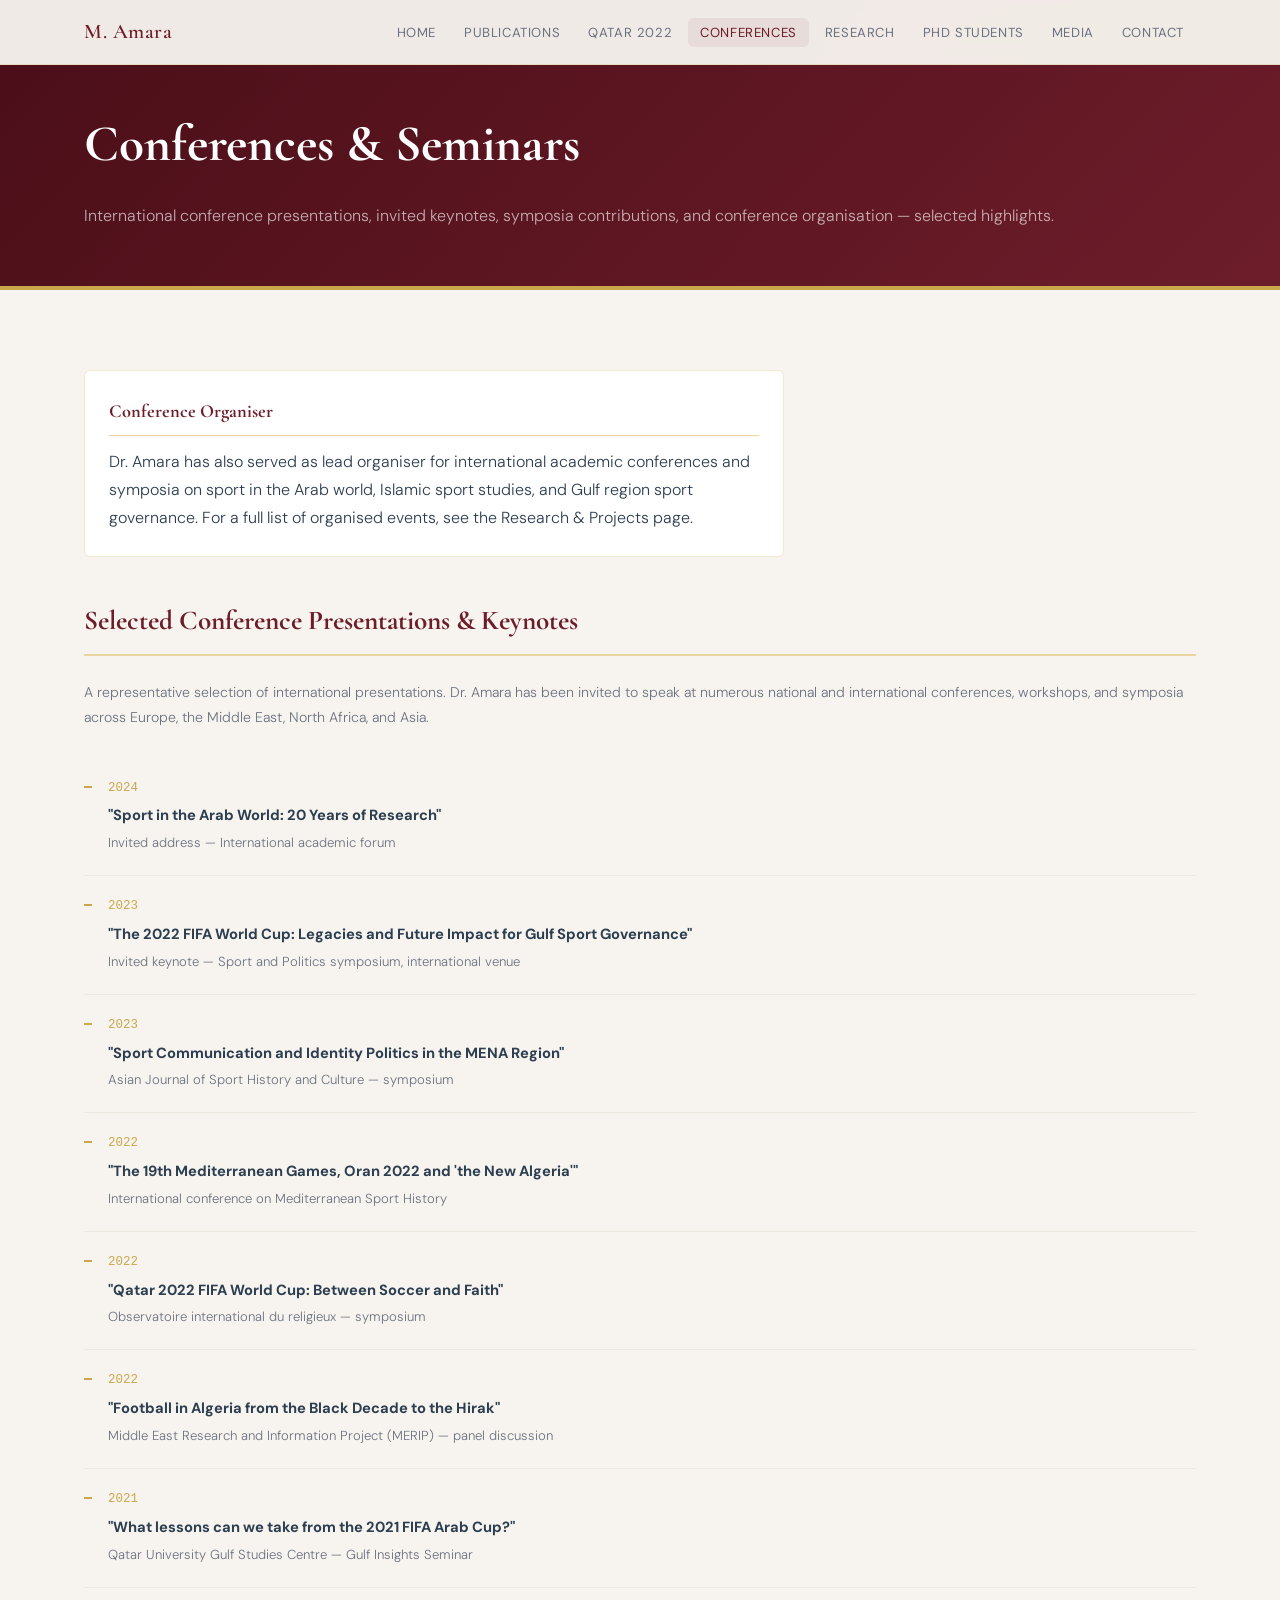
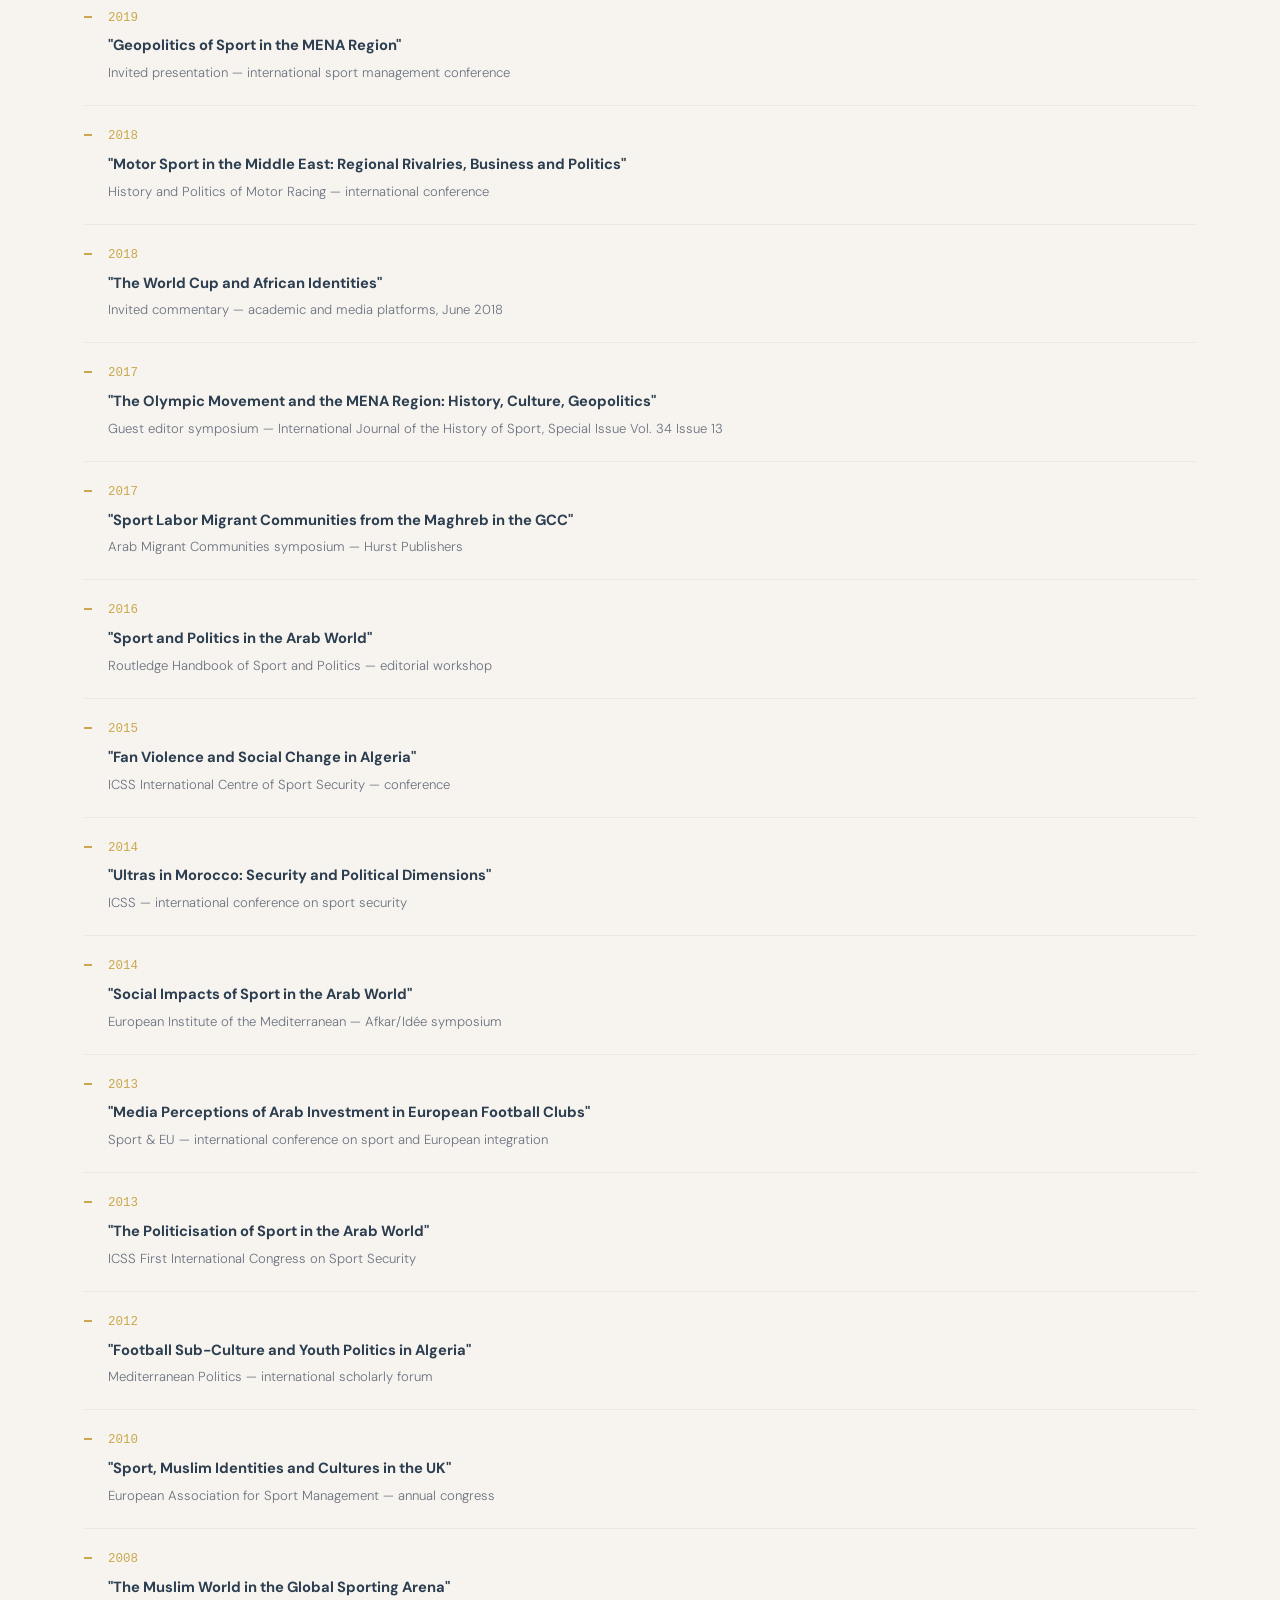
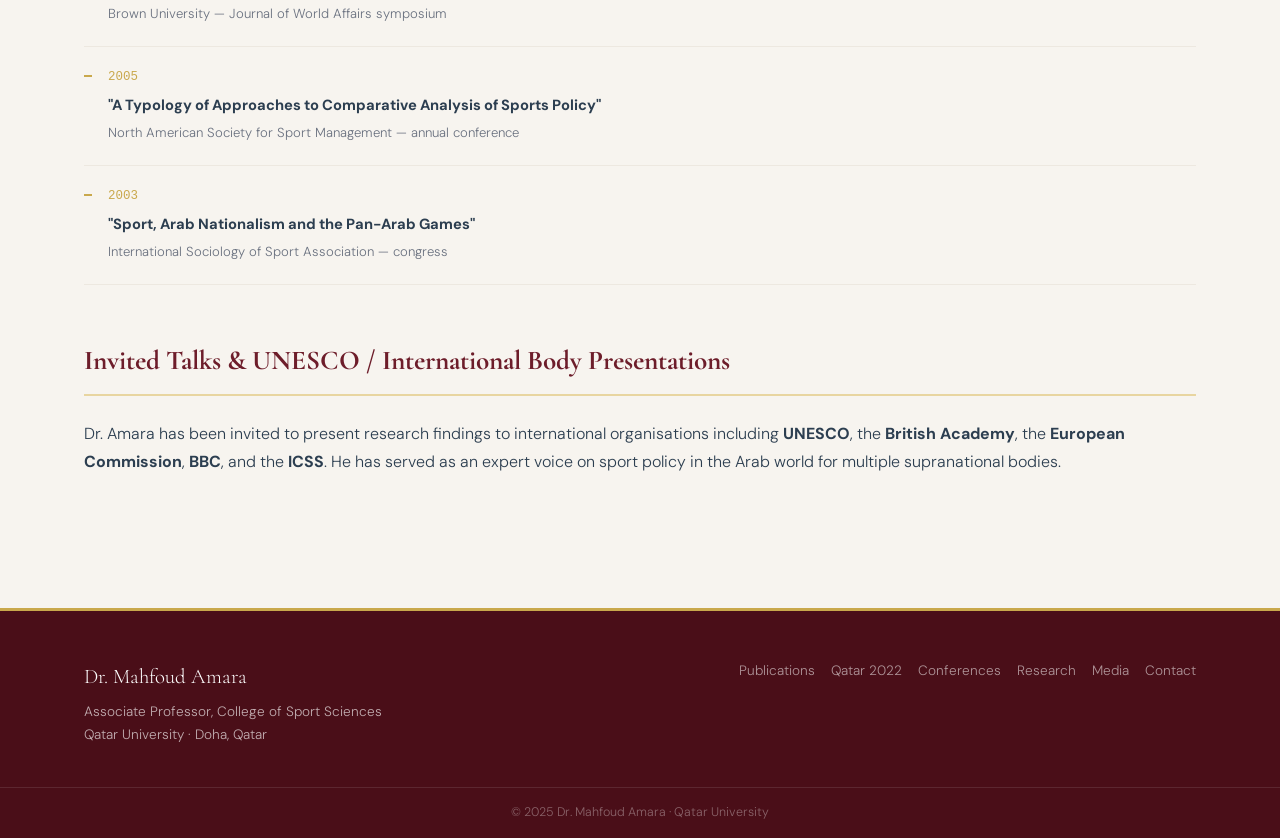
==== conferences.html @ 751a7614 "Add files via upload" ====
<!DOCTYPE html>
<html lang="en">
<head>
  <meta charset="UTF-8">
  <meta name="viewport" content="width=device-width, initial-scale=1.0">
  <title>Conferences & Seminars | Dr. Mahfoud Amara</title>
  <link rel="preconnect" href="https://fonts.googleapis.com">
  <link href="https://fonts.googleapis.com/css2?family=Cormorant+Garamond:ital,wght@0,400;0,500;0,600;0,700;1,400;1,600&family=DM+Sans:ital,opsz,wght@0,9..40,300;0,9..40,400;0,9..40,500;1,9..40,300&display=swap" rel="stylesheet">
  <link rel="stylesheet" href="assets/css/style.css">
</head>
<body>

  <nav class="nav" id="nav">
    <div class="nav-inner">
      <a href="index.html" class="nav-logo">M. Amara</a>
      <button class="nav-toggle" id="navToggle" aria-label="Menu"><span></span><span></span><span></span></button>
      <ul class="nav-links" id="navLinks">
        <li><a href="index.html">Home</a></li>
        <li><a href="publications.html">Publications</a></li>
        <li><a href="world-cup-2022.html">Qatar 2022</a></li>
        <li><a href="conferences.html" class="active">Conferences</a></li>
        <li><a href="research.html">Research</a></li>
        <li><a href="phd-supervision.html">PhD Students</a></li>
        <li><a href="media.html">Media</a></li>
        <li><a href="contact.html">Contact</a></li>
      </ul>
    </div>
  </nav>

  <div class="page-hero">
    <div class="container">
      <h1>Conferences &amp; Seminars</h1>
      <p>International conference presentations, invited keynotes, symposia contributions, and conference organisation — selected highlights.</p>
    </div>
  </div>

  <main class="section">
    <div class="container">

      <!-- Conference Organiser note -->
      <div class="sidebar-card fade-in" style="max-width:700px;margin-bottom:40px;">
        <h3>Conference Organiser</h3>
        <p>Dr. Amara has also served as lead organiser for international academic conferences and symposia on sport in the Arab world, Islamic sport studies, and Gulf region sport governance. For a full list of organised events, see the <a href="research.html">Research &amp; Projects</a> page.</p>
      </div>

      <!-- Recent years -->
      <div class="pub-section fade-in">
        <h2>Selected Conference Presentations &amp; Keynotes</h2>
        <p style="margin-bottom:28px;font-size:0.88em;color:var(--text-muted);">A representative selection of international presentations. Dr. Amara has been invited to speak at numerous national and international conferences, workshops, and symposia across Europe, the Middle East, North Africa, and Asia.</p>

        <div class="conf-item">
          <div class="conf-year">2024</div>
          <div class="conf-title"><strong>"Sport in the Arab World: 20 Years of Research"</strong></div>
          <div class="conf-venue">Invited address — International academic forum</div>
        </div>
        <div class="conf-item">
          <div class="conf-year">2023</div>
          <div class="conf-title"><strong>"The 2022 FIFA World Cup: Legacies and Future Impact for Gulf Sport Governance"</strong></div>
          <div class="conf-venue">Invited keynote — Sport and Politics symposium, international venue</div>
        </div>
        <div class="conf-item">
          <div class="conf-year">2023</div>
          <div class="conf-title"><strong>"Sport Communication and Identity Politics in the MENA Region"</strong></div>
          <div class="conf-venue">Asian Journal of Sport History and Culture — symposium</div>
        </div>
        <div class="conf-item">
          <div class="conf-year">2022</div>
          <div class="conf-title"><strong>"The 19th Mediterranean Games, Oran 2022 and 'the New Algeria'"</strong></div>
          <div class="conf-venue">International conference on Mediterranean Sport History</div>
        </div>
        <div class="conf-item">
          <div class="conf-year">2022</div>
          <div class="conf-title"><strong>"Qatar 2022 FIFA World Cup: Between Soccer and Faith"</strong></div>
          <div class="conf-venue">Observatoire international du religieux — symposium</div>
        </div>
        <div class="conf-item">
          <div class="conf-year">2022</div>
          <div class="conf-title"><strong>"Football in Algeria from the Black Decade to the Hirak"</strong></div>
          <div class="conf-venue">Middle East Research and Information Project (MERIP) — panel discussion</div>
        </div>
        <div class="conf-item">
          <div class="conf-year">2021</div>
          <div class="conf-title"><strong>"What lessons can we take from the 2021 FIFA Arab Cup?"</strong></div>
          <div class="conf-venue">Qatar University Gulf Studies Centre — Gulf Insights Seminar</div>
        </div>
        <div class="conf-item">
          <div class="conf-year">2019</div>
          <div class="conf-title"><strong>"Geopolitics of Sport in the MENA Region"</strong></div>
          <div class="conf-venue">Invited presentation — international sport management conference</div>
        </div>
        <div class="conf-item">
          <div class="conf-year">2018</div>
          <div class="conf-title"><strong>"Motor Sport in the Middle East: Regional Rivalries, Business and Politics"</strong></div>
          <div class="conf-venue">History and Politics of Motor Racing — international conference</div>
        </div>
        <div class="conf-item">
          <div class="conf-year">2018</div>
          <div class="conf-title"><strong>"The World Cup and African Identities"</strong></div>
          <div class="conf-venue">Invited commentary — academic and media platforms, June 2018</div>
        </div>
        <div class="conf-item">
          <div class="conf-year">2017</div>
          <div class="conf-title"><strong>"The Olympic Movement and the MENA Region: History, Culture, Geopolitics"</strong></div>
          <div class="conf-venue">Guest editor symposium — International Journal of the History of Sport, Special Issue Vol. 34 Issue 13</div>
        </div>
        <div class="conf-item">
          <div class="conf-year">2017</div>
          <div class="conf-title"><strong>"Sport Labor Migrant Communities from the Maghreb in the GCC"</strong></div>
          <div class="conf-venue">Arab Migrant Communities symposium — Hurst Publishers</div>
        </div>
        <div class="conf-item">
          <div class="conf-year">2016</div>
          <div class="conf-title"><strong>"Sport and Politics in the Arab World"</strong></div>
          <div class="conf-venue">Routledge Handbook of Sport and Politics — editorial workshop</div>
        </div>
        <div class="conf-item">
          <div class="conf-year">2015</div>
          <div class="conf-title"><strong>"Fan Violence and Social Change in Algeria"</strong></div>
          <div class="conf-venue">ICSS International Centre of Sport Security — conference</div>
        </div>
        <div class="conf-item">
          <div class="conf-year">2014</div>
          <div class="conf-title"><strong>"Ultras in Morocco: Security and Political Dimensions"</strong></div>
          <div class="conf-venue">ICSS — international conference on sport security</div>
        </div>
        <div class="conf-item">
          <div class="conf-year">2014</div>
          <div class="conf-title"><strong>"Social Impacts of Sport in the Arab World"</strong></div>
          <div class="conf-venue">European Institute of the Mediterranean — Afkar/Idée symposium</div>
        </div>
        <div class="conf-item">
          <div class="conf-year">2013</div>
          <div class="conf-title"><strong>"Media Perceptions of Arab Investment in European Football Clubs"</strong></div>
          <div class="conf-venue">Sport &amp; EU — international conference on sport and European integration</div>
        </div>
        <div class="conf-item">
          <div class="conf-year">2013</div>
          <div class="conf-title"><strong>"The Politicisation of Sport in the Arab World"</strong></div>
          <div class="conf-venue">ICSS First International Congress on Sport Security</div>
        </div>
        <div class="conf-item">
          <div class="conf-year">2012</div>
          <div class="conf-title"><strong>"Football Sub-Culture and Youth Politics in Algeria"</strong></div>
          <div class="conf-venue">Mediterranean Politics — international scholarly forum</div>
        </div>
        <div class="conf-item">
          <div class="conf-year">2010</div>
          <div class="conf-title"><strong>"Sport, Muslim Identities and Cultures in the UK"</strong></div>
          <div class="conf-venue">European Association for Sport Management — annual congress</div>
        </div>
        <div class="conf-item">
          <div class="conf-year">2008</div>
          <div class="conf-title"><strong>"The Muslim World in the Global Sporting Arena"</strong></div>
          <div class="conf-venue">Brown University — Journal of World Affairs symposium</div>
        </div>
        <div class="conf-item">
          <div class="conf-year">2005</div>
          <div class="conf-title"><strong>"A Typology of Approaches to Comparative Analysis of Sports Policy"</strong></div>
          <div class="conf-venue">North American Society for Sport Management — annual conference</div>
        </div>
        <div class="conf-item">
          <div class="conf-year">2003</div>
          <div class="conf-title"><strong>"Sport, Arab Nationalism and the Pan-Arab Games"</strong></div>
          <div class="conf-venue">International Sociology of Sport Association — congress</div>
        </div>
      </div>

      <div class="pub-section fade-in">
        <h2>Invited Talks &amp; UNESCO / International Body Presentations</h2>
        <p>Dr. Amara has been invited to present research findings to international organisations including <strong>UNESCO</strong>, the <strong>British Academy</strong>, the <strong>European Commission</strong>, <strong>BBC</strong>, and the <strong>ICSS</strong>. He has served as an expert voice on sport policy in the Arab world for multiple supranational bodies.</p>
      </div>

    </div>
  </main>

  <footer class="site-footer">
    <div class="container footer-inner">
      <div class="footer-brand">
        <p class="footer-name">Dr. Mahfoud Amara</p>
        <p class="footer-role">Associate Professor, College of Sport Sciences</p>
        <p class="footer-inst">Qatar University · Doha, Qatar</p>
      </div>
      <nav class="footer-nav">
        <a href="publications.html">Publications</a>
        <a href="world-cup-2022.html">Qatar 2022</a>
        <a href="conferences.html">Conferences</a>
        <a href="research.html">Research</a>
        <a href="media.html">Media</a>
        <a href="contact.html">Contact</a>
      </nav>
    </div>
    <div class="footer-bottom"><p>© 2025 Dr. Mahfoud Amara · Qatar University</p></div>
  </footer>
  <button class="back-to-top" id="backToTop" aria-label="Back to top">↑</button>
  <script src="assets/js/main.js"></script>
</body>
</html>
---- assets/css/style.css ----
/* ===================================
   DR. MAHFOUD AMARA — ACADEMIC SITE
   Qatar University Color Palette:
   Deep Maroon: #6D1D2A / #4A0E18
   Gold:        #C9A84C / #E8D5A0
   Warm Ivory:  #F7F4EF
   Slate Text:  #2C3E50
   =================================== */

*, *::before, *::after { box-sizing: border-box; margin: 0; padding: 0; }

:root {
  --maroon:      #6D1D2A;
  --maroon-dark: #4A0E18;
  --maroon-mid:  #8B2535;
  --gold:        #C9A84C;
  --gold-light:  #E8D5A0;
  --ivory:       #F7F4EF;
  --ivory-dark:  #EDE8E0;
  --text:        #2C3E50;
  --text-muted:  #6B7280;
  --white:       #FFFFFF;
  --border:      rgba(201,168,76,0.25);
  --shadow:      rgba(74,14,24,0.12);

  --ff-display: 'Cormorant Garamond', Georgia, serif;
  --ff-body:    'DM Sans', system-ui, sans-serif;

  --max-w: 1160px;
  --radius: 6px;
}

html { scroll-behavior: smooth; font-size: 16px; }

body {
  font-family: var(--ff-body);
  color: var(--text);
  background: var(--ivory);
  line-height: 1.75;
  font-weight: 300;
}

a { color: inherit; text-decoration: none; }

img { max-width: 100%; display: block; }

/* ---- Utility ---- */
.container { max-width: var(--max-w); margin: 0 auto; padding: 0 24px; }
.center-link { text-align: center; margin-top: 40px; }

/* ---- Navigation ---- */
.nav {
  position: fixed; top: 0; left: 0; right: 0; z-index: 100;
  background: rgba(247,244,239,0.96);
  backdrop-filter: blur(10px);
  border-bottom: 1px solid var(--border);
  transition: box-shadow 0.3s;
}
.nav.scrolled { box-shadow: 0 2px 20px var(--shadow); }

.nav-inner {
  max-width: var(--max-w);
  margin: 0 auto;
  padding: 0 24px;
  display: flex;
  align-items: center;
  justify-content: space-between;
  height: 64px;
}

.nav-logo {
  font-family: var(--ff-display);
  font-weight: 600;
  font-size: 1.3em;
  color: var(--maroon);
  letter-spacing: 0.5px;
}

.nav-links {
  display: flex;
  list-style: none;
  gap: 4px;
}
.nav-links a {
  font-size: 0.82em;
  font-weight: 400;
  letter-spacing: 0.6px;
  text-transform: uppercase;
  color: var(--text-muted);
  padding: 6px 12px;
  border-radius: var(--radius);
  transition: color 0.2s, background 0.2s;
}
.nav-links a:hover,
.nav-links a.active { color: var(--maroon); background: rgba(109,29,42,0.07); }

.nav-toggle {
  display: none;
  flex-direction: column;
  gap: 5px;
  background: none;
  border: none;
  cursor: pointer;
  padding: 8px;
}
.nav-toggle span {
  width: 24px; height: 2px;
  background: var(--maroon);
  display: block;
  transition: transform 0.3s;
}

/* ---- Hero ---- */
.hero {
  position: relative;
  min-height: 100vh;
  display: flex;
  align-items: center;
  padding-top: 64px;
  overflow: hidden;
}

.hero-bg {
  position: absolute; inset: 0;
  background: linear-gradient(135deg, var(--maroon-dark) 0%, var(--maroon) 40%, #9B2D3E 100%);
}
.hero-bg::before {
  content: '';
  position: absolute; inset: 0;
  background: url("data:image/svg+xml,%3Csvg width='60' height='60' viewBox='0 0 60 60' xmlns='http://www.w3.org/2000/svg'%3E%3Cg fill='none' fill-rule='evenodd'%3E%3Cg fill='%23ffffff' fill-opacity='0.03'%3E%3Cpath d='M36 34v-4h-2v4h-4v2h4v4h2v-4h4v-2h-4zm0-30V0h-2v4h-4v2h4v4h2V6h4V4h-4zM6 34v-4H4v4H0v2h4v4h2v-4h4v-2H6zM6 4V0H4v4H0v2h4v4h2V6h4V4H6z'/%3E%3C/g%3E%3C/g%3E%3C/svg%3E");
}

.hero-stripe {
  position: absolute; bottom: 0; left: 0; right: 0;
  height: 6px;
  background: linear-gradient(90deg, var(--gold), var(--gold-light), var(--gold));
}

.hero-content {
  position: relative; z-index: 1;
  max-width: var(--max-w);
  margin: 0 auto;
  padding: 80px 24px;
  display: flex;
  align-items: center;
  gap: 60px;
}

.hero-photo-wrap {
  flex-shrink: 0;
  width: 200px; height: 200px;
  border-radius: 50%;
  overflow: hidden;
  border: 4px solid var(--gold);
  box-shadow: 0 0 0 8px rgba(201,168,76,0.2);
}
.hero-photo { width: 100%; height: 100%; object-fit: cover; }
.hero-photo-fallback {
  width: 100%; height: 100%;
  background: var(--maroon-mid);
  display: none;
  align-items: center;
  justify-content: center;
  font-family: var(--ff-display);
  font-size: 3em;
  color: var(--gold-light);
  font-weight: 600;
}

.hero-label {
  font-size: 0.8em;
  letter-spacing: 2px;
  text-transform: uppercase;
  color: var(--gold-light);
  margin-bottom: 12px;
  opacity: 0.85;
}
.hero-name {
  font-family: var(--ff-display);
  font-size: clamp(2.4em, 5vw, 4em);
  font-weight: 700;
  color: var(--white);
  line-height: 1.1;
  margin-bottom: 8px;
}
.hero-title {
  font-family: var(--ff-display);
  font-size: 1.35em;
  font-weight: 400;
  font-style: italic;
  color: var(--gold-light);
  margin-bottom: 4px;
}
.hero-subtitle {
  font-size: 0.9em;
  color: rgba(255,255,255,0.6);
  margin-bottom: 20px;
}
.hero-ids {
  display: flex;
  gap: 16px;
  flex-wrap: wrap;
  margin-bottom: 28px;
}
.hero-ids span {
  font-size: 0.75em;
  color: rgba(255,255,255,0.5);
  letter-spacing: 0.5px;
  font-family: monospace;
}
.hero-links { display: flex; gap: 12px; flex-wrap: wrap; }

.hero-btn {
  display: inline-block;
  padding: 10px 24px;
  border-radius: 4px;
  font-size: 0.85em;
  font-weight: 500;
  letter-spacing: 0.5px;
  background: var(--gold);
  color: var(--maroon-dark);
  transition: background 0.2s, transform 0.2s;
}
.hero-btn:hover { background: var(--gold-light); transform: translateY(-1px); }
.hero-btn-outline {
  background: transparent;
  border: 1px solid rgba(201,168,76,0.5);
  color: var(--gold-light);
}
.hero-btn-outline:hover { background: rgba(201,168,76,0.15); }

/* ---- Sections ---- */
.section { padding: 80px 0; }
.section:nth-child(even) { background: var(--white); }

.section-title {
  font-family: var(--ff-display);
  font-size: clamp(1.8em, 3vw, 2.5em);
  color: var(--maroon);
  margin-bottom: 24px;
  padding-bottom: 12px;
  border-bottom: 2px solid var(--gold-light);
}
.section-intro {
  max-width: 700px;
  color: var(--text-muted);
  margin-bottom: 40px;
  font-size: 1.05em;
}

/* About two-col */
.two-col {
  display: grid;
  grid-template-columns: 1fr 360px;
  gap: 60px;
  align-items: start;
}

.about-text p { margin-bottom: 16px; max-width: 65ch; }

.sub-title {
  font-family: var(--ff-display);
  font-size: 1.3em;
  color: var(--maroon);
  margin: 32px 0 16px;
}

.tag-cloud { display: flex; flex-wrap: wrap; gap: 8px; }
.tag {
  background: rgba(109,29,42,0.07);
  color: var(--maroon);
  border: 1px solid rgba(109,29,42,0.15);
  padding: 5px 12px;
  border-radius: 20px;
  font-size: 0.82em;
  font-weight: 400;
  transition: background 0.2s;
}
.tag:hover { background: rgba(109,29,42,0.13); }

/* Sidebar cards */
.sidebar-card {
  background: var(--white);
  border: 1px solid var(--border);
  border-radius: var(--radius);
  padding: 24px;
  margin-bottom: 20px;
  transition: box-shadow 0.3s;
}
.sidebar-card:hover { box-shadow: 0 4px 20px var(--shadow); }
.sidebar-card h3 {
  font-family: var(--ff-display);
  color: var(--maroon);
  font-size: 1.15em;
  margin-bottom: 12px;
  padding-bottom: 8px;
  border-bottom: 1px solid var(--gold-light);
}

.book-list, .profile-links { list-style: none; }
.book-list li, .profile-links li { margin-bottom: 10px; font-size: 0.88em; }
.book-list a, .profile-links a {
  color: var(--maroon);
  border-bottom: 1px solid transparent;
  transition: border-color 0.2s;
}
.book-list a:hover, .profile-links a:hover { border-color: var(--gold); }

.arabic-text {
  font-size: 0.9em;
  line-height: 1.9;
  direction: rtl;
  text-align: right;
  color: var(--text-muted);
}

/* Featured cards */
.featured-grid {
  display: grid;
  grid-template-columns: repeat(3,1fr);
  gap: 24px;
}
.featured-card {
  display: block;
  border: 1px solid var(--border);
  border-radius: var(--radius);
  overflow: hidden;
  transition: transform 0.3s, box-shadow 0.3s;
}
.featured-card:hover { transform: translateY(-4px); box-shadow: 0 12px 40px var(--shadow); }
.featured-card-inner { padding: 28px; background: var(--white); height: 100%; display: flex; flex-direction: column; }
.featured-label {
  font-size: 0.72em;
  letter-spacing: 1.5px;
  text-transform: uppercase;
  color: var(--gold);
  margin-bottom: 10px;
  font-weight: 500;
}
.featured-card h3 {
  font-family: var(--ff-display);
  color: var(--maroon);
  font-size: 1.25em;
  margin-bottom: 12px;
  line-height: 1.3;
}
.featured-card p {
  color: var(--text-muted);
  font-size: 0.88em;
  flex: 1;
}
.card-link {
  display: inline-block;
  margin-top: 16px;
  font-size: 0.82em;
  font-weight: 500;
  color: var(--maroon);
  letter-spacing: 0.3px;
}

/* Stats strip */
.stats-strip {
  background: var(--maroon-dark);
  padding: 56px 0;
  border-top: 3px solid var(--gold);
  border-bottom: 3px solid var(--gold);
}
.stats-grid {
  display: grid;
  grid-template-columns: repeat(5, 1fr);
  gap: 24px;
  text-align: center;
}
.stat { display: flex; flex-direction: column; gap: 6px; }
.stat-num {
  font-family: var(--ff-display);
  font-size: 3em;
  font-weight: 700;
  color: var(--gold);
  line-height: 1;
}
.stat-label {
  font-size: 0.8em;
  color: rgba(255,255,255,0.6);
  text-transform: uppercase;
  letter-spacing: 0.8px;
}

/* Activity list */
.activity-list { display: flex; flex-direction: column; gap: 0; }
.activity-item {
  display: flex;
  gap: 24px;
  padding: 20px 0;
  border-bottom: 1px solid var(--ivory-dark);
}
.activity-year {
  flex-shrink: 0;
  width: 48px;
  font-family: var(--ff-display);
  font-size: 1em;
  font-weight: 600;
  color: var(--gold);
  padding-top: 2px;
}
.activity-body { font-size: 0.93em; }
.activity-body strong { color: var(--maroon); font-weight: 500; }
.activity-body em { color: var(--text-muted); }

/* ---- Buttons ---- */
.btn-primary {
  display: inline-block;
  padding: 12px 32px;
  background: var(--maroon);
  color: var(--white);
  border-radius: 4px;
  font-size: 0.88em;
  font-weight: 500;
  letter-spacing: 0.5px;
  transition: background 0.2s, transform 0.2s;
}
.btn-primary:hover { background: var(--maroon-dark); transform: translateY(-1px); }

.btn-outline {
  display: inline-block;
  padding: 10px 28px;
  border: 1.5px solid var(--maroon);
  color: var(--maroon);
  border-radius: 4px;
  font-size: 0.88em;
  font-weight: 500;
  transition: background 0.2s;
}
.btn-outline:hover { background: var(--maroon); color: var(--white); }

/* ---- Publications page ---- */
.pub-section { margin-bottom: 52px; }
.pub-section h2 {
  font-family: var(--ff-display);
  color: var(--maroon);
  font-size: 1.7em;
  padding-bottom: 10px;
  border-bottom: 2px solid var(--gold-light);
  margin-bottom: 24px;
}
.pub-section h3 {
  font-family: var(--ff-display);
  color: var(--maroon);
  font-size: 1.2em;
  margin: 28px 0 14px;
}

.pub-list { list-style: none; }
.pub-list li {
  padding: 14px 0 14px 20px;
  border-bottom: 1px solid var(--ivory-dark);
  font-size: 0.91em;
  line-height: 1.65;
  position: relative;
}
.pub-list li::before {
  content: '';
  position: absolute;
  left: 0; top: 22px;
  width: 6px; height: 6px;
  border-radius: 50%;
  background: var(--gold);
}
.pub-list li a {
  color: var(--maroon);
  border-bottom: 1px solid transparent;
  transition: border-color 0.2s;
}
.pub-list li a:hover { border-color: var(--gold); }
.pub-year {
  display: inline-block;
  background: rgba(201,168,76,0.15);
  color: var(--maroon);
  font-size: 0.78em;
  font-weight: 500;
  padding: 2px 8px;
  border-radius: 3px;
  margin-right: 8px;
  font-family: monospace;
}

/* ---- Page hero (inner pages) ---- */
.page-hero {
  background: linear-gradient(135deg, var(--maroon-dark), var(--maroon));
  padding: 100px 24px 56px;
  border-bottom: 4px solid var(--gold);
}
.page-hero h1 {
  font-family: var(--ff-display);
  font-size: clamp(2em, 4vw, 3.2em);
  color: var(--white);
  max-width: var(--max-w);
  margin: 0 auto;
}
.page-hero p {
  max-width: var(--max-w);
  margin: 12px auto 0;
  color: rgba(255,255,255,0.65);
  font-size: 1em;
}

/* ---- Conferences ---- */
.conf-item {
  padding: 20px 0 20px 24px;
  border-bottom: 1px solid var(--ivory-dark);
  position: relative;
}
.conf-item::before {
  content: '';
  position: absolute; left: 0; top: 28px;
  width: 8px; height: 2px;
  background: var(--gold);
}
.conf-year {
  font-size: 0.78em;
  color: var(--gold);
  font-weight: 500;
  font-family: monospace;
  margin-bottom: 4px;
}
.conf-title { font-size: 0.92em; }
.conf-venue { font-size: 0.82em; color: var(--text-muted); margin-top: 3px; }

/* ---- Research projects ---- */
.research-card {
  background: var(--white);
  border: 1px solid var(--border);
  border-left: 4px solid var(--gold);
  border-radius: var(--radius);
  padding: 24px 28px;
  margin-bottom: 20px;
  transition: box-shadow 0.3s;
}
.research-card:hover { box-shadow: 0 4px 20px var(--shadow); }
.research-card h3 { font-family: var(--ff-display); color: var(--maroon); font-size: 1.1em; margin-bottom: 8px; }
.research-card .meta { font-size: 0.82em; color: var(--gold); margin-bottom: 8px; font-weight: 500; }
.research-card p { font-size: 0.88em; color: var(--text-muted); }

/* ---- Media entries ---- */
.media-grid { display: grid; grid-template-columns: repeat(auto-fill, minmax(300px, 1fr)); gap: 20px; }
.media-card {
  background: var(--white);
  border: 1px solid var(--border);
  border-radius: var(--radius);
  padding: 20px;
  transition: box-shadow 0.3s, transform 0.2s;
}
.media-card:hover { box-shadow: 0 6px 24px var(--shadow); transform: translateY(-2px); }
.media-card .lang-badge {
  display: inline-block;
  font-size: 0.7em;
  letter-spacing: 1px;
  text-transform: uppercase;
  padding: 2px 8px;
  border-radius: 3px;
  margin-bottom: 10px;
  font-weight: 500;
}
.lang-en { background: rgba(109,29,42,0.1); color: var(--maroon); }
.lang-fr { background: rgba(0,85,164,0.1); color: #0055A4; }
.lang-ar { background: rgba(0,100,0,0.1); color: #006400; }
.media-card h4 { font-family: var(--ff-display); color: var(--maroon); font-size: 1em; margin-bottom: 6px; }
.media-card .media-outlet { font-size: 0.8em; color: var(--text-muted); }
.media-card a.read-link {
  display: inline-block;
  margin-top: 12px;
  font-size: 0.8em;
  color: var(--maroon);
  border-bottom: 1px solid var(--gold-light);
  transition: border-color 0.2s;
}
.media-card a.read-link:hover { border-color: var(--gold); }

/* ---- Footer ---- */
.site-footer {
  background: var(--maroon-dark);
  color: rgba(255,255,255,0.65);
  padding: 48px 0 0;
  border-top: 3px solid var(--gold);
}
.footer-inner {
  display: flex;
  justify-content: space-between;
  align-items: flex-start;
  gap: 40px;
  flex-wrap: wrap;
  padding-bottom: 40px;
}
.footer-name {
  font-family: var(--ff-display);
  font-size: 1.3em;
  color: var(--white);
  margin-bottom: 4px;
}
.footer-role, .footer-inst { font-size: 0.85em; }
.footer-nav { display: flex; flex-wrap: wrap; gap: 8px 16px; }
.footer-nav a {
  font-size: 0.85em;
  color: rgba(255,255,255,0.55);
  transition: color 0.2s;
}
.footer-nav a:hover { color: var(--gold-light); }
.footer-bottom {
  border-top: 1px solid rgba(255,255,255,0.1);
  padding: 14px 24px;
  text-align: center;
  font-size: 0.78em;
  color: rgba(255,255,255,0.35);
}

/* ---- Back to top ---- */
.back-to-top {
  position: fixed; bottom: 24px; right: 24px;
  width: 44px; height: 44px;
  background: var(--maroon);
  color: var(--gold-light);
  border: none; border-radius: 50%;
  font-size: 1.1em;
  cursor: pointer;
  opacity: 0; pointer-events: none;
  transition: opacity 0.3s, background 0.2s;
  z-index: 50;
  box-shadow: 0 2px 12px var(--shadow);
}
.back-to-top.visible { opacity: 1; pointer-events: auto; }
.back-to-top:hover { background: var(--maroon-dark); }

/* ---- Animations ---- */
.fade-in { opacity: 0; transform: translateY(20px); transition: opacity 0.6s ease, transform 0.6s ease; }
.fade-in.visible { opacity: 1; transform: translateY(0); }
.fade-in-delay { transition-delay: 0.15s; }

/* ---- Responsive ---- */
@media (max-width: 900px) {
  .two-col { grid-template-columns: 1fr; }
  .featured-grid { grid-template-columns: 1fr 1fr; }
  .stats-grid { grid-template-columns: repeat(3,1fr); }
}

@media (max-width: 768px) {
  .nav-links { 
    display: none; flex-direction: column; 
    position: absolute; top: 64px; left: 0; right: 0;
    background: var(--ivory);
    border-bottom: 1px solid var(--border);
    padding: 16px 24px;
    gap: 4px;
  }
  .nav-links.open { display: flex; }
  .nav-toggle { display: flex; }

  .hero-content { flex-direction: column; text-align: center; gap: 32px; padding: 60px 24px; }
  .hero-photo-wrap { width: 150px; height: 150px; }
  .hero-ids { justify-content: center; }
  .hero-links { justify-content: center; }
  .featured-grid { grid-template-columns: 1fr; }
  .stats-grid { grid-template-columns: repeat(2,1fr); }
}

@media (max-width: 500px) {
  .stats-grid { grid-template-columns: 1fr 1fr; }
  .stat-num { font-size: 2.2em; }
}

@media print {
  .nav, .back-to-top, .site-footer { display: none; }
  body { font-size: 11pt; }
  .section { padding: 20px 0; }
}
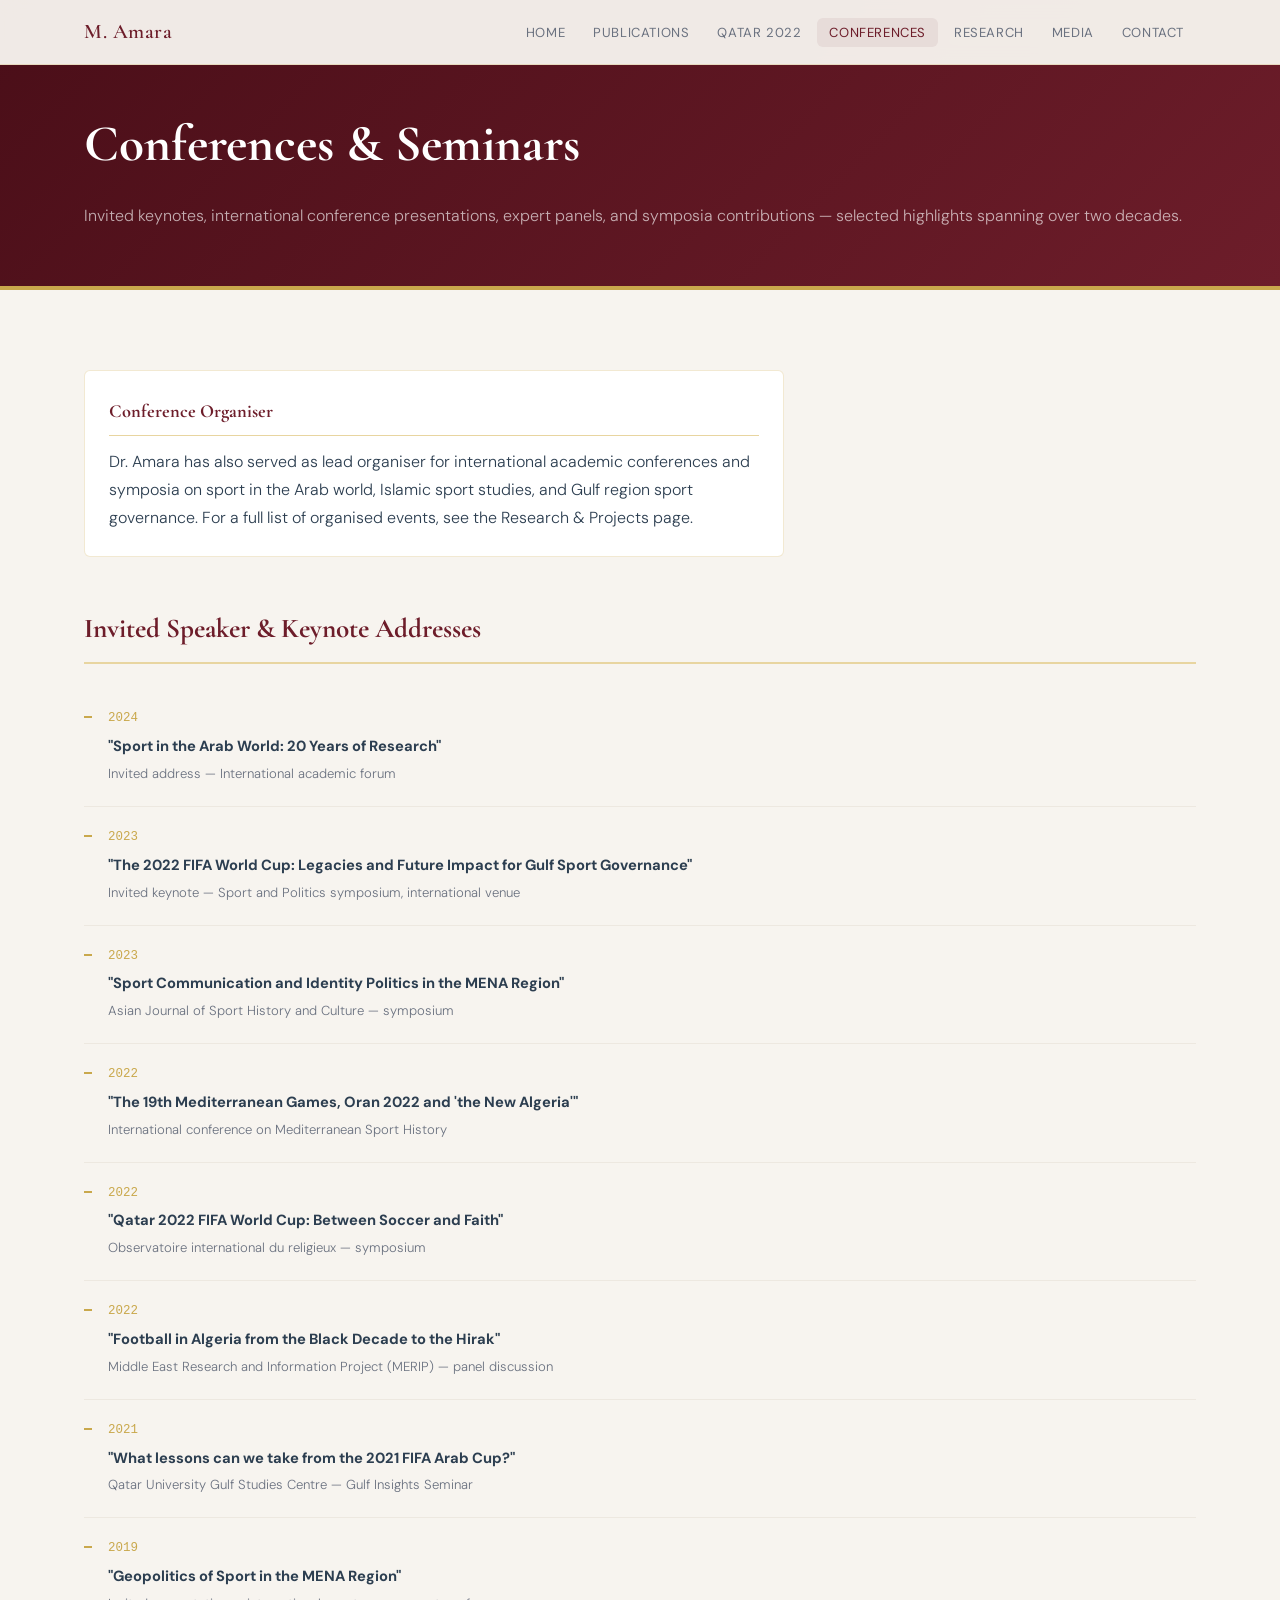
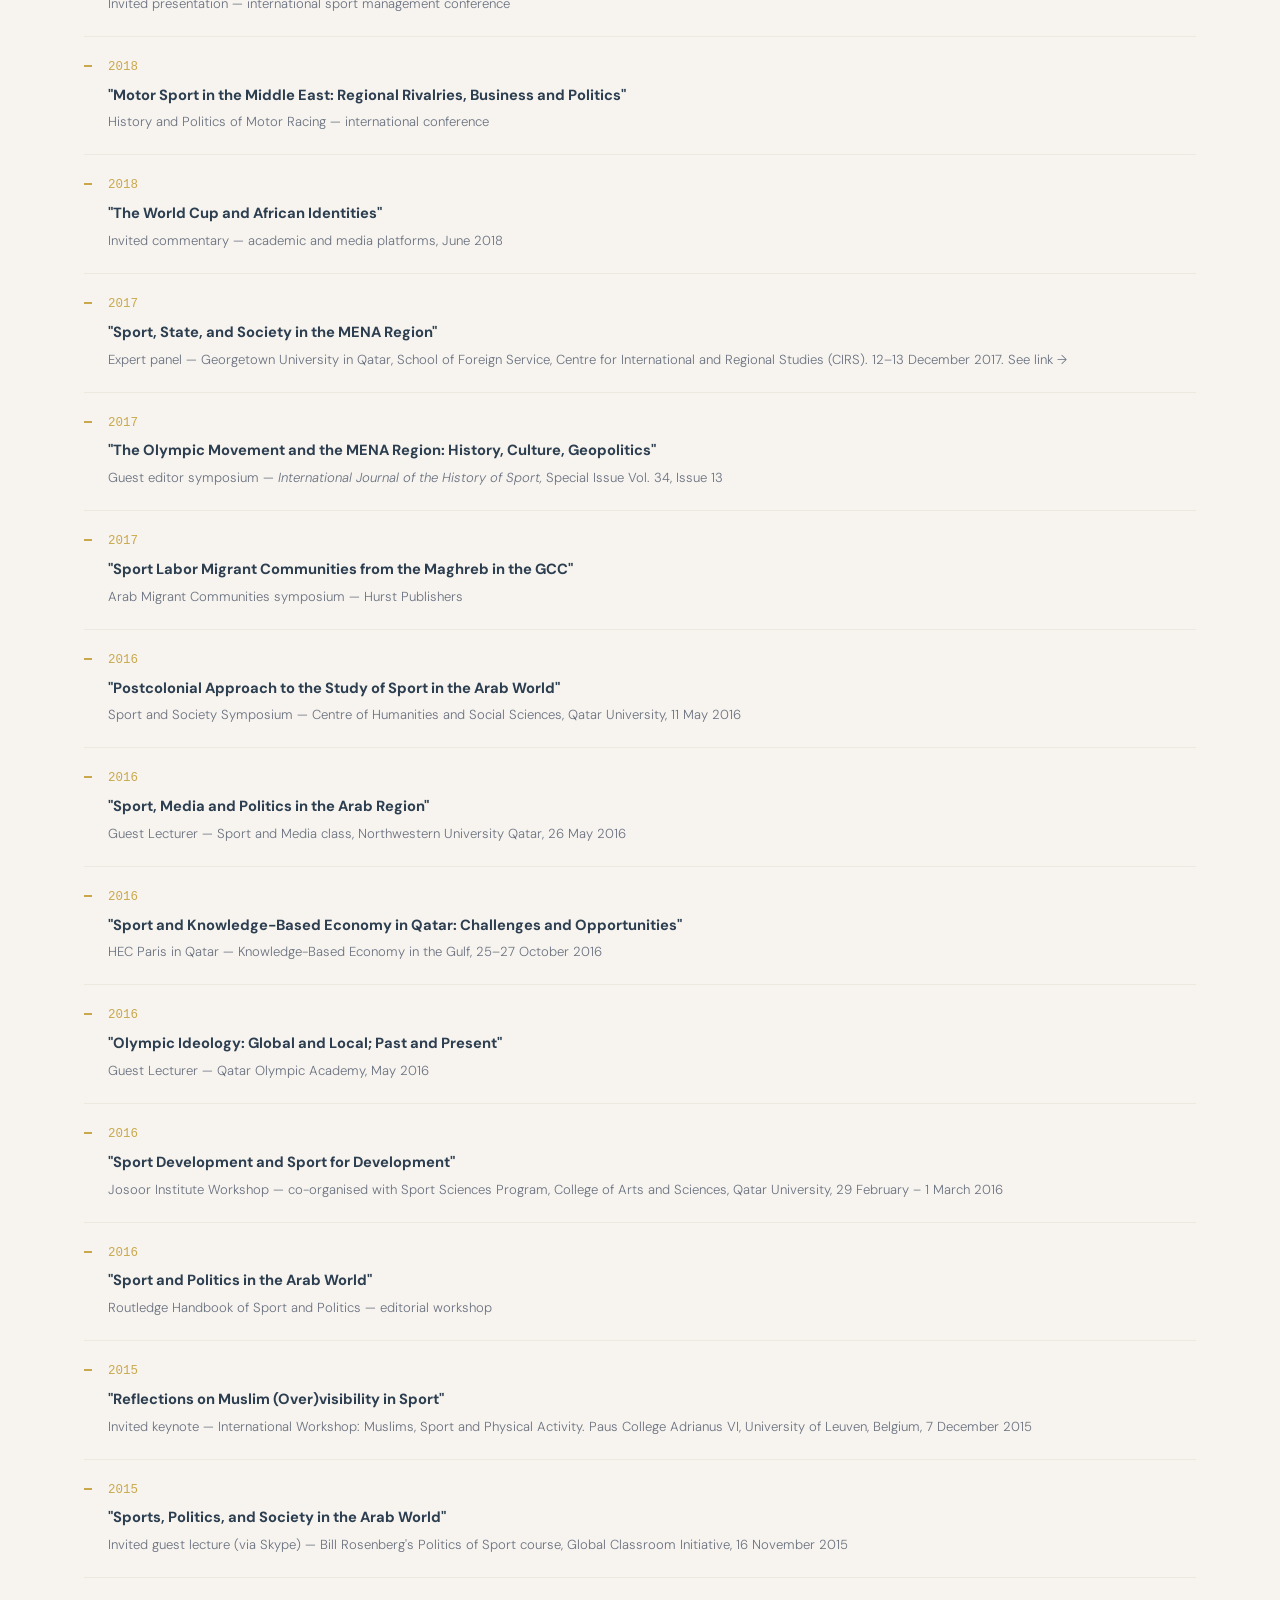
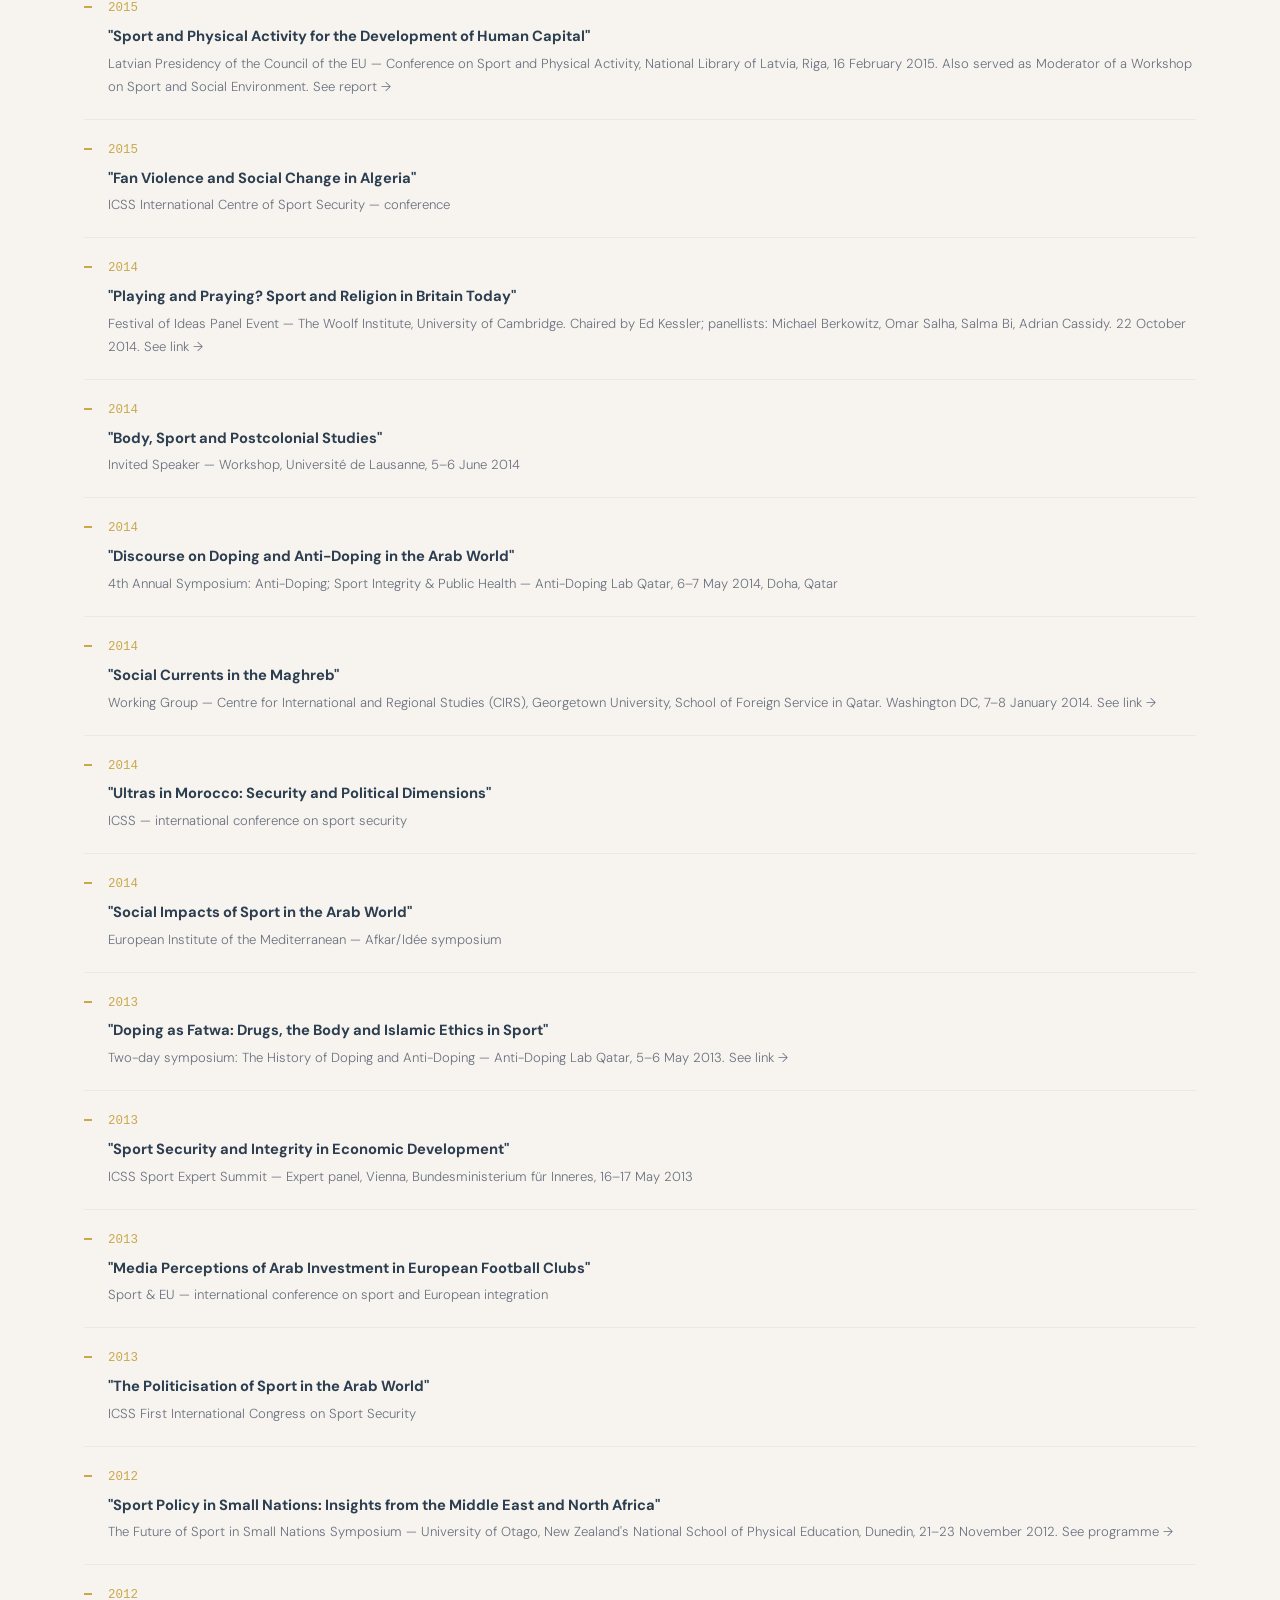
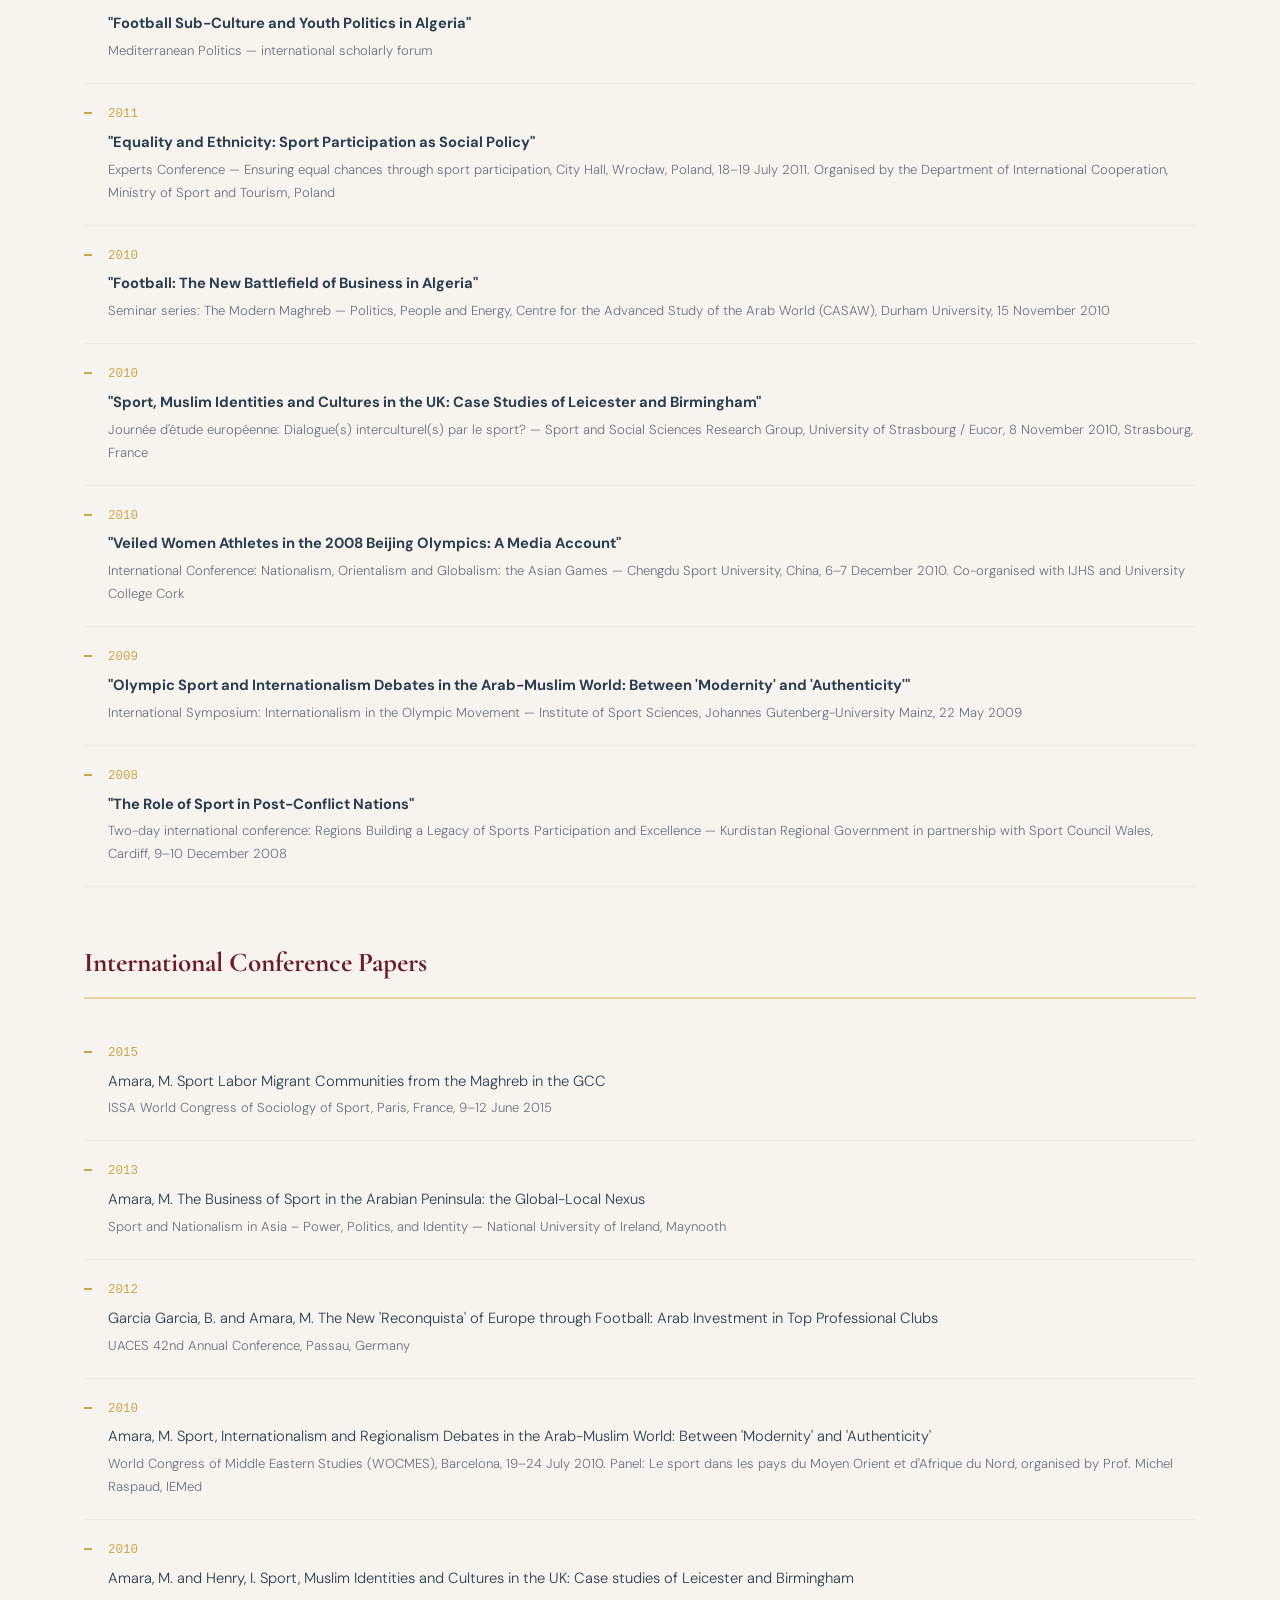
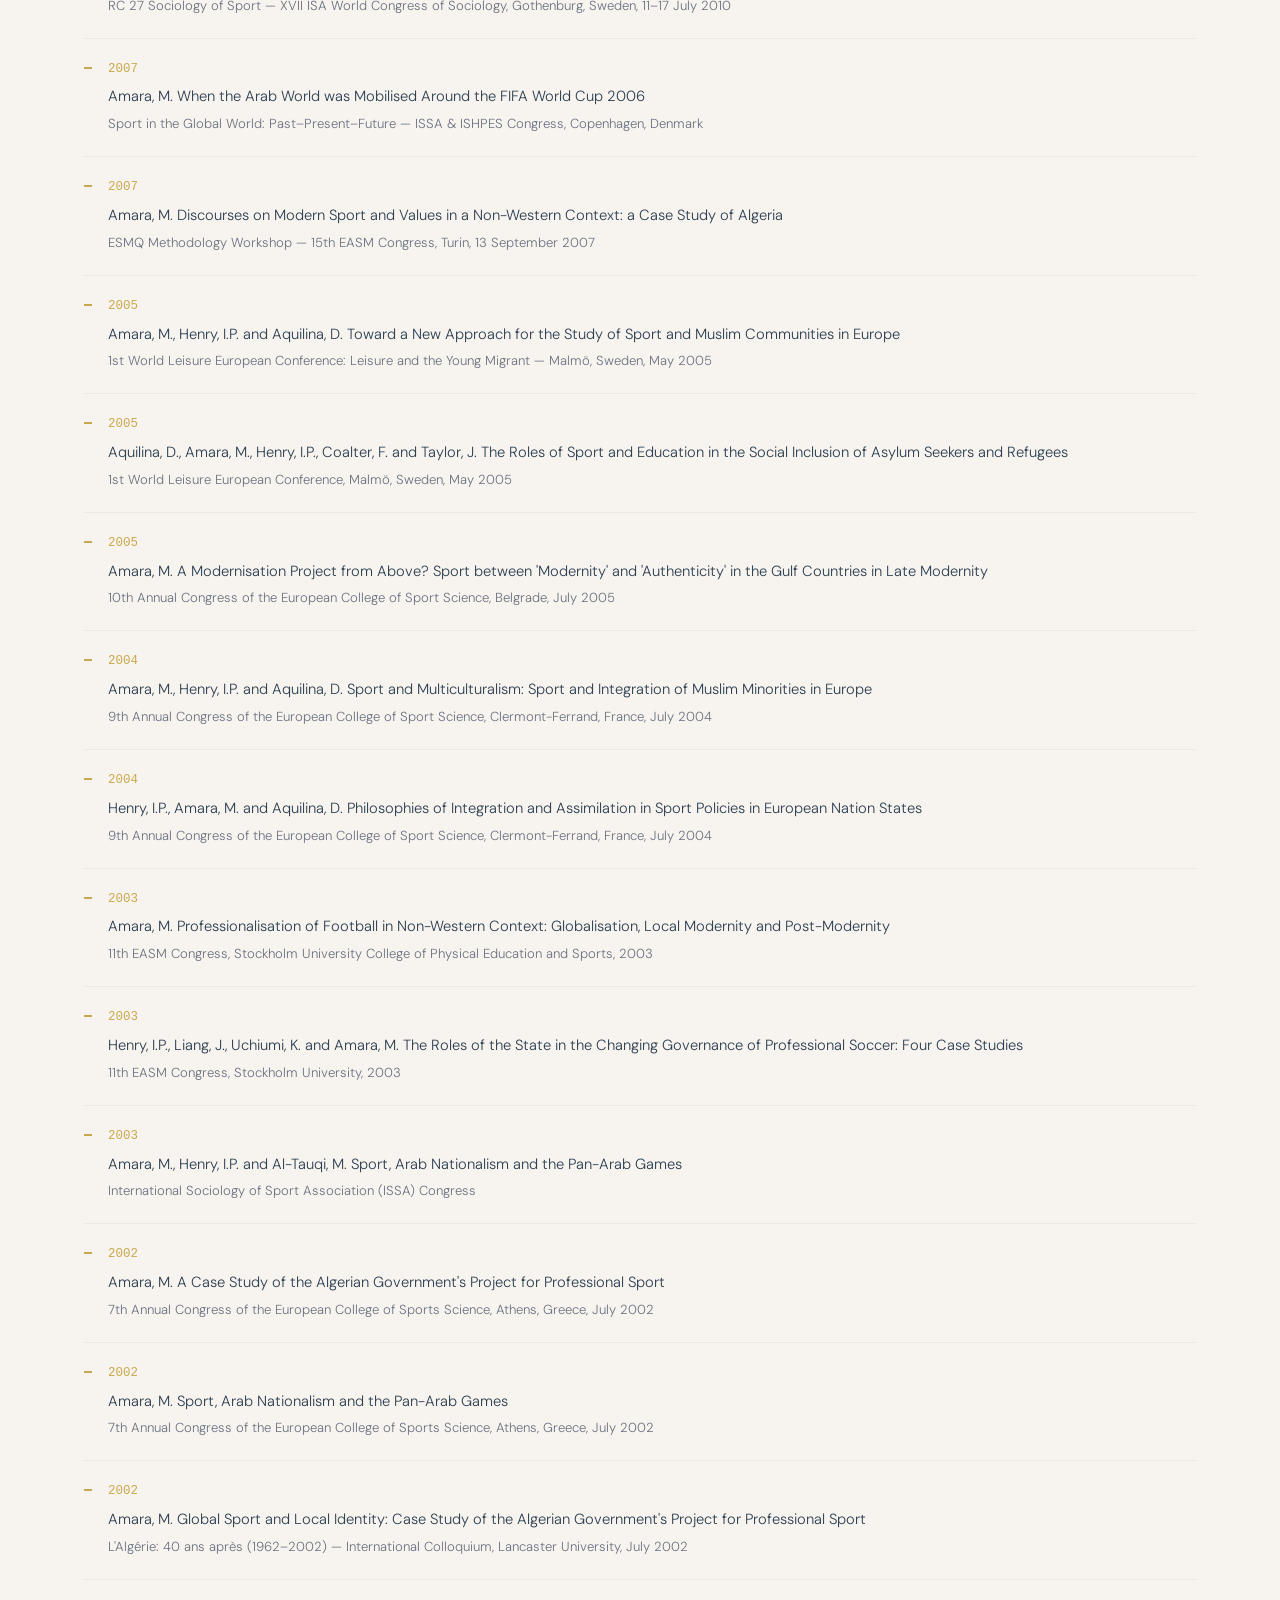
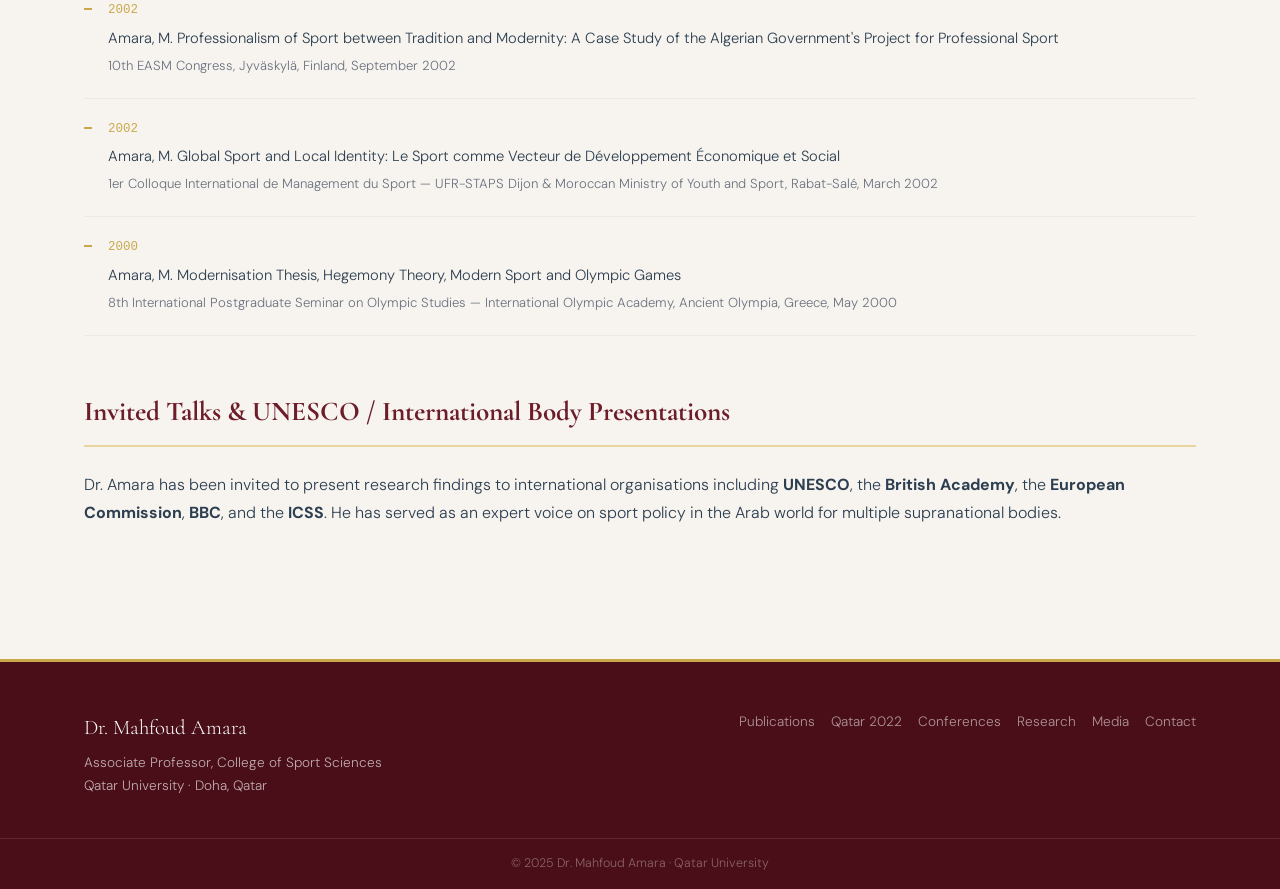
==== commit 57fa92ce: "Update conferences.html" ====
--- a/conferences.html
+++ b/conferences.html
@@ -3,7 +3,7 @@
 <head>
   <meta charset="UTF-8">
   <meta name="viewport" content="width=device-width, initial-scale=1.0">
-  <title>Conferences & Seminars | Dr. Mahfoud Amara</title>
+  <title>Conferences &amp; Seminars | Dr. Mahfoud Amara</title>
   <link rel="preconnect" href="https://fonts.googleapis.com">
   <link href="https://fonts.googleapis.com/css2?family=Cormorant+Garamond:ital,wght@0,400;0,500;0,600;0,700;1,400;1,600&family=DM+Sans:ital,opsz,wght@0,9..40,300;0,9..40,400;0,9..40,500;1,9..40,300&display=swap" rel="stylesheet">
   <link rel="stylesheet" href="assets/css/style.css">
@@ -20,7 +20,6 @@
         <li><a href="world-cup-2022.html">Qatar 2022</a></li>
         <li><a href="conferences.html" class="active">Conferences</a></li>
         <li><a href="research.html">Research</a></li>
-        <li><a href="phd-supervision.html">PhD Students</a></li>
         <li><a href="media.html">Media</a></li>
         <li><a href="contact.html">Contact</a></li>
       </ul>
@@ -30,7 +29,7 @@
   <div class="page-hero">
     <div class="container">
       <h1>Conferences &amp; Seminars</h1>
-      <p>International conference presentations, invited keynotes, symposia contributions, and conference organisation — selected highlights.</p>
+      <p>Invited keynotes, international conference presentations, expert panels, and symposia contributions — selected highlights spanning over two decades.</p>
     </div>
   </div>
 
@@ -38,133 +37,394 @@
     <div class="container">
 
       <!-- Conference Organiser note -->
-      <div class="sidebar-card fade-in" style="max-width:700px;margin-bottom:40px;">
+      <div class="sidebar-card fade-in" style="max-width:700px;margin-bottom:48px;">
         <h3>Conference Organiser</h3>
         <p>Dr. Amara has also served as lead organiser for international academic conferences and symposia on sport in the Arab world, Islamic sport studies, and Gulf region sport governance. For a full list of organised events, see the <a href="research.html">Research &amp; Projects</a> page.</p>
       </div>
 
-      <!-- Recent years -->
+      <!-- ══ INVITED SPEAKER / KEYNOTE ══ -->
       <div class="pub-section fade-in">
-        <h2>Selected Conference Presentations &amp; Keynotes</h2>
-        <p style="margin-bottom:28px;font-size:0.88em;color:var(--text-muted);">A representative selection of international presentations. Dr. Amara has been invited to speak at numerous national and international conferences, workshops, and symposia across Europe, the Middle East, North Africa, and Asia.</p>
+        <h2>Invited Speaker &amp; Keynote Addresses</h2>
 
         <div class="conf-item">
           <div class="conf-year">2024</div>
           <div class="conf-title"><strong>"Sport in the Arab World: 20 Years of Research"</strong></div>
           <div class="conf-venue">Invited address — International academic forum</div>
         </div>
+
         <div class="conf-item">
           <div class="conf-year">2023</div>
           <div class="conf-title"><strong>"The 2022 FIFA World Cup: Legacies and Future Impact for Gulf Sport Governance"</strong></div>
           <div class="conf-venue">Invited keynote — Sport and Politics symposium, international venue</div>
         </div>
+
         <div class="conf-item">
           <div class="conf-year">2023</div>
           <div class="conf-title"><strong>"Sport Communication and Identity Politics in the MENA Region"</strong></div>
           <div class="conf-venue">Asian Journal of Sport History and Culture — symposium</div>
         </div>
+
         <div class="conf-item">
           <div class="conf-year">2022</div>
           <div class="conf-title"><strong>"The 19th Mediterranean Games, Oran 2022 and 'the New Algeria'"</strong></div>
           <div class="conf-venue">International conference on Mediterranean Sport History</div>
         </div>
+
         <div class="conf-item">
           <div class="conf-year">2022</div>
           <div class="conf-title"><strong>"Qatar 2022 FIFA World Cup: Between Soccer and Faith"</strong></div>
           <div class="conf-venue">Observatoire international du religieux — symposium</div>
         </div>
+
         <div class="conf-item">
           <div class="conf-year">2022</div>
           <div class="conf-title"><strong>"Football in Algeria from the Black Decade to the Hirak"</strong></div>
           <div class="conf-venue">Middle East Research and Information Project (MERIP) — panel discussion</div>
         </div>
+
         <div class="conf-item">
           <div class="conf-year">2021</div>
           <div class="conf-title"><strong>"What lessons can we take from the 2021 FIFA Arab Cup?"</strong></div>
           <div class="conf-venue">Qatar University Gulf Studies Centre — Gulf Insights Seminar</div>
         </div>
+
         <div class="conf-item">
           <div class="conf-year">2019</div>
           <div class="conf-title"><strong>"Geopolitics of Sport in the MENA Region"</strong></div>
           <div class="conf-venue">Invited presentation — international sport management conference</div>
         </div>
+
         <div class="conf-item">
           <div class="conf-year">2018</div>
           <div class="conf-title"><strong>"Motor Sport in the Middle East: Regional Rivalries, Business and Politics"</strong></div>
           <div class="conf-venue">History and Politics of Motor Racing — international conference</div>
         </div>
+
         <div class="conf-item">
           <div class="conf-year">2018</div>
           <div class="conf-title"><strong>"The World Cup and African Identities"</strong></div>
           <div class="conf-venue">Invited commentary — academic and media platforms, June 2018</div>
         </div>
+
+        <div class="conf-item">
+          <div class="conf-year">2017</div>
+          <div class="conf-title"><strong>"Sport, State, and Society in the MENA Region"</strong></div>
+          <div class="conf-venue">Expert panel — Georgetown University in Qatar, School of Foreign Service, Centre for International and Regional Studies (CIRS). 12–13 December 2017. <a href="https://cirs.georgetown.edu/research/faculty-research/sports-society-and-state-middle-east" target="_blank">See link →</a></div>
+        </div>
+
         <div class="conf-item">
           <div class="conf-year">2017</div>
           <div class="conf-title"><strong>"The Olympic Movement and the MENA Region: History, Culture, Geopolitics"</strong></div>
-          <div class="conf-venue">Guest editor symposium — International Journal of the History of Sport, Special Issue Vol. 34 Issue 13</div>
-        </div>
+          <div class="conf-venue">Guest editor symposium — <em>International Journal of the History of Sport,</em> Special Issue Vol. 34, Issue 13</div>
+        </div>
+
         <div class="conf-item">
           <div class="conf-year">2017</div>
           <div class="conf-title"><strong>"Sport Labor Migrant Communities from the Maghreb in the GCC"</strong></div>
           <div class="conf-venue">Arab Migrant Communities symposium — Hurst Publishers</div>
         </div>
+
+        <div class="conf-item">
+          <div class="conf-year">2016</div>
+          <div class="conf-title"><strong>"Postcolonial Approach to the Study of Sport in the Arab World"</strong></div>
+          <div class="conf-venue">Sport and Society Symposium — Centre of Humanities and Social Sciences, Qatar University, 11 May 2016</div>
+        </div>
+
+        <div class="conf-item">
+          <div class="conf-year">2016</div>
+          <div class="conf-title"><strong>"Sport, Media and Politics in the Arab Region"</strong></div>
+          <div class="conf-venue">Guest Lecturer — Sport and Media class, Northwestern University Qatar, 26 May 2016</div>
+        </div>
+
+        <div class="conf-item">
+          <div class="conf-year">2016</div>
+          <div class="conf-title"><strong>"Sport and Knowledge-Based Economy in Qatar: Challenges and Opportunities"</strong></div>
+          <div class="conf-venue">HEC Paris in Qatar — Knowledge-Based Economy in the Gulf, 25–27 October 2016</div>
+        </div>
+
+        <div class="conf-item">
+          <div class="conf-year">2016</div>
+          <div class="conf-title"><strong>"Olympic Ideology: Global and Local; Past and Present"</strong></div>
+          <div class="conf-venue">Guest Lecturer — Qatar Olympic Academy, May 2016</div>
+        </div>
+
+        <div class="conf-item">
+          <div class="conf-year">2016</div>
+          <div class="conf-title"><strong>"Sport Development and Sport for Development"</strong></div>
+          <div class="conf-venue">Josoor Institute Workshop — co-organised with Sport Sciences Program, College of Arts and Sciences, Qatar University, 29 February – 1 March 2016</div>
+        </div>
+
         <div class="conf-item">
           <div class="conf-year">2016</div>
           <div class="conf-title"><strong>"Sport and Politics in the Arab World"</strong></div>
           <div class="conf-venue">Routledge Handbook of Sport and Politics — editorial workshop</div>
         </div>
+
+        <div class="conf-item">
+          <div class="conf-year">2015</div>
+          <div class="conf-title"><strong>"Reflections on Muslim (Over)visibility in Sport"</strong></div>
+          <div class="conf-venue">Invited keynote — International Workshop: Muslims, Sport and Physical Activity. Paus College Adrianus VI, University of Leuven, Belgium, 7 December 2015</div>
+        </div>
+
+        <div class="conf-item">
+          <div class="conf-year">2015</div>
+          <div class="conf-title"><strong>"Sports, Politics, and Society in the Arab World"</strong></div>
+          <div class="conf-venue">Invited guest lecture (via Skype) — Bill Rosenberg's Politics of Sport course, Global Classroom Initiative, 16 November 2015</div>
+        </div>
+
+        <div class="conf-item">
+          <div class="conf-year">2015</div>
+          <div class="conf-title"><strong>"Sport and Physical Activity for the Development of Human Capital"</strong></div>
+          <div class="conf-venue">Latvian Presidency of the Council of the EU — Conference on Sport and Physical Activity, National Library of Latvia, Riga, 16 February 2015. Also served as Moderator of a Workshop on Sport and Social Environment. <a href="http://www.izm.gov.lv/images/presidency/Report_international_sport_conference.pdf" target="_blank">See report →</a></div>
+        </div>
+
         <div class="conf-item">
           <div class="conf-year">2015</div>
           <div class="conf-title"><strong>"Fan Violence and Social Change in Algeria"</strong></div>
           <div class="conf-venue">ICSS International Centre of Sport Security — conference</div>
         </div>
+
+        <div class="conf-item">
+          <div class="conf-year">2014</div>
+          <div class="conf-title"><strong>"Playing and Praying? Sport and Religion in Britain Today"</strong></div>
+          <div class="conf-venue">Festival of Ideas Panel Event — The Woolf Institute, University of Cambridge. Chaired by Ed Kessler; panellists: Michael Berkowitz, Omar Salha, Salma Bi, Adrian Cassidy. 22 October 2014. <a href="http://www.woolf.cam.ac.uk/events/details?year=2014&month=10&day=22" target="_blank">See link →</a></div>
+        </div>
+
+        <div class="conf-item">
+          <div class="conf-year">2014</div>
+          <div class="conf-title"><strong>"Body, Sport and Postcolonial Studies"</strong></div>
+          <div class="conf-venue">Invited Speaker — Workshop, Université de Lausanne, 5–6 June 2014</div>
+        </div>
+
+        <div class="conf-item">
+          <div class="conf-year">2014</div>
+          <div class="conf-title"><strong>"Discourse on Doping and Anti-Doping in the Arab World"</strong></div>
+          <div class="conf-venue">4th Annual Symposium: Anti-Doping; Sport Integrity &amp; Public Health — Anti-Doping Lab Qatar, 6–7 May 2014, Doha, Qatar</div>
+        </div>
+
+        <div class="conf-item">
+          <div class="conf-year">2014</div>
+          <div class="conf-title"><strong>"Social Currents in the Maghreb"</strong></div>
+          <div class="conf-venue">Working Group — Centre for International and Regional Studies (CIRS), Georgetown University, School of Foreign Service in Qatar. Washington DC, 7–8 January 2014. <a href="http://cirs.georgetown.edu/424771.html" target="_blank">See link →</a></div>
+        </div>
+
         <div class="conf-item">
           <div class="conf-year">2014</div>
           <div class="conf-title"><strong>"Ultras in Morocco: Security and Political Dimensions"</strong></div>
           <div class="conf-venue">ICSS — international conference on sport security</div>
         </div>
+
         <div class="conf-item">
           <div class="conf-year">2014</div>
           <div class="conf-title"><strong>"Social Impacts of Sport in the Arab World"</strong></div>
           <div class="conf-venue">European Institute of the Mediterranean — Afkar/Idée symposium</div>
         </div>
+
+        <div class="conf-item">
+          <div class="conf-year">2013</div>
+          <div class="conf-title"><strong>"Doping as Fatwa: Drugs, the Body and Islamic Ethics in Sport"</strong></div>
+          <div class="conf-venue">Two-day symposium: The History of Doping and Anti-Doping — Anti-Doping Lab Qatar, 5–6 May 2013. <a href="http://www.breitbart.com/news/upi20130505-093008-9825/" target="_blank">See link →</a></div>
+        </div>
+
+        <div class="conf-item">
+          <div class="conf-year">2013</div>
+          <div class="conf-title"><strong>"Sport Security and Integrity in Economic Development"</strong></div>
+          <div class="conf-venue">ICSS Sport Expert Summit — Expert panel, Vienna, Bundesministerium für Inneres, 16–17 May 2013</div>
+        </div>
+
         <div class="conf-item">
           <div class="conf-year">2013</div>
           <div class="conf-title"><strong>"Media Perceptions of Arab Investment in European Football Clubs"</strong></div>
           <div class="conf-venue">Sport &amp; EU — international conference on sport and European integration</div>
         </div>
+
         <div class="conf-item">
           <div class="conf-year">2013</div>
           <div class="conf-title"><strong>"The Politicisation of Sport in the Arab World"</strong></div>
           <div class="conf-venue">ICSS First International Congress on Sport Security</div>
         </div>
+
+        <div class="conf-item">
+          <div class="conf-year">2012</div>
+          <div class="conf-title"><strong>"Sport Policy in Small Nations: Insights from the Middle East and North Africa"</strong></div>
+          <div class="conf-venue">The Future of Sport in Small Nations Symposium — University of Otago, New Zealand's National School of Physical Education, Dunedin, 21–23 November 2012. <a href="http://physed.otago.ac.nz/hosted/sportinsmallnations2012/programme.html" target="_blank">See programme →</a></div>
+        </div>
+
         <div class="conf-item">
           <div class="conf-year">2012</div>
           <div class="conf-title"><strong>"Football Sub-Culture and Youth Politics in Algeria"</strong></div>
           <div class="conf-venue">Mediterranean Politics — international scholarly forum</div>
         </div>
+
+        <div class="conf-item">
+          <div class="conf-year">2011</div>
+          <div class="conf-title"><strong>"Equality and Ethnicity: Sport Participation as Social Policy"</strong></div>
+          <div class="conf-venue">Experts Conference — Ensuring equal chances through sport participation, City Hall, Wrocław, Poland, 18–19 July 2011. Organised by the Department of International Cooperation, Ministry of Sport and Tourism, Poland</div>
+        </div>
+
         <div class="conf-item">
           <div class="conf-year">2010</div>
-          <div class="conf-title"><strong>"Sport, Muslim Identities and Cultures in the UK"</strong></div>
-          <div class="conf-venue">European Association for Sport Management — annual congress</div>
-        </div>
+          <div class="conf-title"><strong>"Football: The New Battlefield of Business in Algeria"</strong></div>
+          <div class="conf-venue">Seminar series: The Modern Maghreb — Politics, People and Energy, Centre for the Advanced Study of the Arab World (CASAW), Durham University, 15 November 2010</div>
+        </div>
+
+        <div class="conf-item">
+          <div class="conf-year">2010</div>
+          <div class="conf-title"><strong>"Sport, Muslim Identities and Cultures in the UK: Case Studies of Leicester and Birmingham"</strong></div>
+          <div class="conf-venue">Journée d'étude européenne: Dialogue(s) interculturel(s) par le sport? — Sport and Social Sciences Research Group, University of Strasbourg / Eucor, 8 November 2010, Strasbourg, France</div>
+        </div>
+
+        <div class="conf-item">
+          <div class="conf-year">2010</div>
+          <div class="conf-title"><strong>"Veiled Women Athletes in the 2008 Beijing Olympics: A Media Account"</strong></div>
+          <div class="conf-venue">International Conference: Nationalism, Orientalism and Globalism: the Asian Games — Chengdu Sport University, China, 6–7 December 2010. Co-organised with IJHS and University College Cork</div>
+        </div>
+
+        <div class="conf-item">
+          <div class="conf-year">2009</div>
+          <div class="conf-title"><strong>"Olympic Sport and Internationalism Debates in the Arab-Muslim World: Between 'Modernity' and 'Authenticity'"</strong></div>
+          <div class="conf-venue">International Symposium: Internationalism in the Olympic Movement — Institute of Sport Sciences, Johannes Gutenberg-University Mainz, 22 May 2009</div>
+        </div>
+
         <div class="conf-item">
           <div class="conf-year">2008</div>
-          <div class="conf-title"><strong>"The Muslim World in the Global Sporting Arena"</strong></div>
-          <div class="conf-venue">Brown University — Journal of World Affairs symposium</div>
-        </div>
+          <div class="conf-title"><strong>"The Role of Sport in Post-Conflict Nations"</strong></div>
+          <div class="conf-venue">Two-day international conference: Regions Building a Legacy of Sports Participation and Excellence — Kurdistan Regional Government in partnership with Sport Council Wales, Cardiff, 9–10 December 2008</div>
+        </div>
+      </div>
+
+      <!-- ══ INTERNATIONAL CONFERENCES ══ -->
+      <div class="pub-section fade-in">
+        <h2>International Conference Papers</h2>
+
+        <div class="conf-item">
+          <div class="conf-year">2015</div>
+          <div class="conf-title">Amara, M. Sport Labor Migrant Communities from the Maghreb in the GCC</div>
+          <div class="conf-venue">ISSA World Congress of Sociology of Sport, Paris, France, 9–12 June 2015</div>
+        </div>
+
+        <div class="conf-item">
+          <div class="conf-year">2013</div>
+          <div class="conf-title">Amara, M. The Business of Sport in the Arabian Peninsula: the Global-Local Nexus</div>
+          <div class="conf-venue">Sport and Nationalism in Asia – Power, Politics, and Identity — National University of Ireland, Maynooth</div>
+        </div>
+
+        <div class="conf-item">
+          <div class="conf-year">2012</div>
+          <div class="conf-title">Garcia Garcia, B. and Amara, M. The New 'Reconquista' of Europe through Football: Arab Investment in Top Professional Clubs</div>
+          <div class="conf-venue">UACES 42nd Annual Conference, Passau, Germany</div>
+        </div>
+
+        <div class="conf-item">
+          <div class="conf-year">2010</div>
+          <div class="conf-title">Amara, M. Sport, Internationalism and Regionalism Debates in the Arab-Muslim World: Between 'Modernity' and 'Authenticity'</div>
+          <div class="conf-venue">World Congress of Middle Eastern Studies (WOCMES), Barcelona, 19–24 July 2010. Panel: Le sport dans les pays du Moyen Orient et d'Afrique du Nord, organised by Prof. Michel Raspaud, IEMed</div>
+        </div>
+
+        <div class="conf-item">
+          <div class="conf-year">2010</div>
+          <div class="conf-title">Amara, M. and Henry, I. Sport, Muslim Identities and Cultures in the UK: Case studies of Leicester and Birmingham</div>
+          <div class="conf-venue">RC 27 Sociology of Sport — XVII ISA World Congress of Sociology, Gothenburg, Sweden, 11–17 July 2010</div>
+        </div>
+
+        <div class="conf-item">
+          <div class="conf-year">2007</div>
+          <div class="conf-title">Amara, M. When the Arab World was Mobilised Around the FIFA World Cup 2006</div>
+          <div class="conf-venue">Sport in the Global World: Past–Present–Future — ISSA &amp; ISHPES Congress, Copenhagen, Denmark</div>
+        </div>
+
+        <div class="conf-item">
+          <div class="conf-year">2007</div>
+          <div class="conf-title">Amara, M. Discourses on Modern Sport and Values in a Non-Western Context: a Case Study of Algeria</div>
+          <div class="conf-venue">ESMQ Methodology Workshop — 15th EASM Congress, Turin, 13 September 2007</div>
+        </div>
+
         <div class="conf-item">
           <div class="conf-year">2005</div>
-          <div class="conf-title"><strong>"A Typology of Approaches to Comparative Analysis of Sports Policy"</strong></div>
-          <div class="conf-venue">North American Society for Sport Management — annual conference</div>
-        </div>
+          <div class="conf-title">Amara, M., Henry, I.P. and Aquilina, D. Toward a New Approach for the Study of Sport and Muslim Communities in Europe</div>
+          <div class="conf-venue">1st World Leisure European Conference: Leisure and the Young Migrant — Malmö, Sweden, May 2005</div>
+        </div>
+
+        <div class="conf-item">
+          <div class="conf-year">2005</div>
+          <div class="conf-title">Aquilina, D., Amara, M., Henry, I.P., Coalter, F. and Taylor, J. The Roles of Sport and Education in the Social Inclusion of Asylum Seekers and Refugees</div>
+          <div class="conf-venue">1st World Leisure European Conference, Malmö, Sweden, May 2005</div>
+        </div>
+
+        <div class="conf-item">
+          <div class="conf-year">2005</div>
+          <div class="conf-title">Amara, M. A Modernisation Project from Above? Sport between 'Modernity' and 'Authenticity' in the Gulf Countries in Late Modernity</div>
+          <div class="conf-venue">10th Annual Congress of the European College of Sport Science, Belgrade, July 2005</div>
+        </div>
+
+        <div class="conf-item">
+          <div class="conf-year">2004</div>
+          <div class="conf-title">Amara, M., Henry, I.P. and Aquilina, D. Sport and Multiculturalism: Sport and Integration of Muslim Minorities in Europe</div>
+          <div class="conf-venue">9th Annual Congress of the European College of Sport Science, Clermont-Ferrand, France, July 2004</div>
+        </div>
+
+        <div class="conf-item">
+          <div class="conf-year">2004</div>
+          <div class="conf-title">Henry, I.P., Amara, M. and Aquilina, D. Philosophies of Integration and Assimilation in Sport Policies in European Nation States</div>
+          <div class="conf-venue">9th Annual Congress of the European College of Sport Science, Clermont-Ferrand, France, July 2004</div>
+        </div>
+
         <div class="conf-item">
           <div class="conf-year">2003</div>
-          <div class="conf-title"><strong>"Sport, Arab Nationalism and the Pan-Arab Games"</strong></div>
-          <div class="conf-venue">International Sociology of Sport Association — congress</div>
+          <div class="conf-title">Amara, M. Professionalisation of Football in Non-Western Context: Globalisation, Local Modernity and Post-Modernity</div>
+          <div class="conf-venue">11th EASM Congress, Stockholm University College of Physical Education and Sports, 2003</div>
+        </div>
+
+        <div class="conf-item">
+          <div class="conf-year">2003</div>
+          <div class="conf-title">Henry, I.P., Liang, J., Uchiumi, K. and Amara, M. The Roles of the State in the Changing Governance of Professional Soccer: Four Case Studies</div>
+          <div class="conf-venue">11th EASM Congress, Stockholm University, 2003</div>
+        </div>
+
+        <div class="conf-item">
+          <div class="conf-year">2003</div>
+          <div class="conf-title">Amara, M., Henry, I.P. and Al-Tauqi, M. Sport, Arab Nationalism and the Pan-Arab Games</div>
+          <div class="conf-venue">International Sociology of Sport Association (ISSA) Congress</div>
+        </div>
+
+        <div class="conf-item">
+          <div class="conf-year">2002</div>
+          <div class="conf-title">Amara, M. A Case Study of the Algerian Government's Project for Professional Sport</div>
+          <div class="conf-venue">7th Annual Congress of the European College of Sports Science, Athens, Greece, July 2002</div>
+        </div>
+
+        <div class="conf-item">
+          <div class="conf-year">2002</div>
+          <div class="conf-title">Amara, M. Sport, Arab Nationalism and the Pan-Arab Games</div>
+          <div class="conf-venue">7th Annual Congress of the European College of Sports Science, Athens, Greece, July 2002</div>
+        </div>
+
+        <div class="conf-item">
+          <div class="conf-year">2002</div>
+          <div class="conf-title">Amara, M. Global Sport and Local Identity: Case Study of the Algerian Government's Project for Professional Sport</div>
+          <div class="conf-venue">L'Algérie: 40 ans après (1962–2002) — International Colloquium, Lancaster University, July 2002</div>
+        </div>
+
+        <div class="conf-item">
+          <div class="conf-year">2002</div>
+          <div class="conf-title">Amara, M. Professionalism of Sport between Tradition and Modernity: A Case Study of the Algerian Government's Project for Professional Sport</div>
+          <div class="conf-venue">10th EASM Congress, Jyväskylä, Finland, September 2002</div>
+        </div>
+
+        <div class="conf-item">
+          <div class="conf-year">2002</div>
+          <div class="conf-title">Amara, M. Global Sport and Local Identity: Le Sport comme Vecteur de Développement Économique et Social</div>
+          <div class="conf-venue">1er Colloque International de Management du Sport — UFR-STAPS Dijon &amp; Moroccan Ministry of Youth and Sport, Rabat-Salé, March 2002</div>
+        </div>
+
+        <div class="conf-item">
+          <div class="conf-year">2000</div>
+          <div class="conf-title">Amara, M. Modernisation Thesis, Hegemony Theory, Modern Sport and Olympic Games</div>
+          <div class="conf-venue">8th International Postgraduate Seminar on Olympic Studies — International Olympic Academy, Ancient Olympia, Greece, May 2000</div>
         </div>
       </div>
 
+      <!-- ══ INVITED TALKS & UNESCO ══ -->
       <div class="pub-section fade-in">
         <h2>Invited Talks &amp; UNESCO / International Body Presentations</h2>
         <p>Dr. Amara has been invited to present research findings to international organisations including <strong>UNESCO</strong>, the <strong>British Academy</strong>, the <strong>European Commission</strong>, <strong>BBC</strong>, and the <strong>ICSS</strong>. He has served as an expert voice on sport policy in the Arab world for multiple supranational bodies.</p>
@@ -191,6 +451,7 @@
     </div>
     <div class="footer-bottom"><p>© 2025 Dr. Mahfoud Amara · Qatar University</p></div>
   </footer>
+
   <button class="back-to-top" id="backToTop" aria-label="Back to top">↑</button>
   <script src="assets/js/main.js"></script>
 </body>
--- a/assets/css/style.css
+++ b/assets/css/style.css
@@ -433,6 +433,74 @@
 }
 .btn-outline:hover { background: var(--maroon); color: var(--white); }
 
+/* ---- Book Covers Gallery ---- */
+.book-covers-grid {
+  display: grid;
+  grid-template-columns: repeat(5, 1fr);
+  gap: 20px;
+  margin-bottom: 40px;
+}
+.book-cover-item {
+  display: flex;
+  flex-direction: column;
+  align-items: center;
+  text-align: center;
+  text-decoration: none;
+  group: true;
+  transition: transform 0.3s;
+}
+.book-cover-item:hover { transform: translateY(-4px); }
+.book-cover-item img {
+  width: 100%;
+  height: 200px;
+  object-fit: cover;
+  border-radius: 4px;
+  box-shadow: 0 4px 16px rgba(74,14,24,0.18);
+  transition: box-shadow 0.3s;
+  border: 1px solid var(--border);
+}
+.book-cover-item:hover img {
+  box-shadow: 0 8px 32px rgba(74,14,24,0.28);
+}
+.book-cover-label {
+  display: block;
+  margin-top: 10px;
+  font-size: 0.78em;
+  font-weight: 500;
+  color: var(--maroon);
+  line-height: 1.3;
+}
+.book-cover-year {
+  display: block;
+  font-size: 0.72em;
+  color: var(--text-muted);
+  margin-top: 3px;
+}
+.book-cover-placeholder {
+  width: 100%;
+  height: 200px;
+  background: linear-gradient(135deg, var(--maroon), var(--maroon-mid));
+  border-radius: 4px;
+  display: flex;
+  align-items: center;
+  justify-content: center;
+  padding: 16px;
+  text-align: center;
+  box-shadow: 0 4px 16px rgba(74,14,24,0.18);
+}
+.book-cover-placeholder span {
+  color: var(--gold-light);
+  font-family: var(--ff-display);
+  font-size: 0.88em;
+  line-height: 1.4;
+}
+@media (max-width: 900px) {
+  .book-covers-grid { grid-template-columns: repeat(3, 1fr); }
+}
+@media (max-width: 600px) {
+  .book-covers-grid { grid-template-columns: repeat(2, 1fr); }
+}
+
 /* ---- Publications page ---- */
 .pub-section { margin-bottom: 52px; }
 .pub-section h2 {
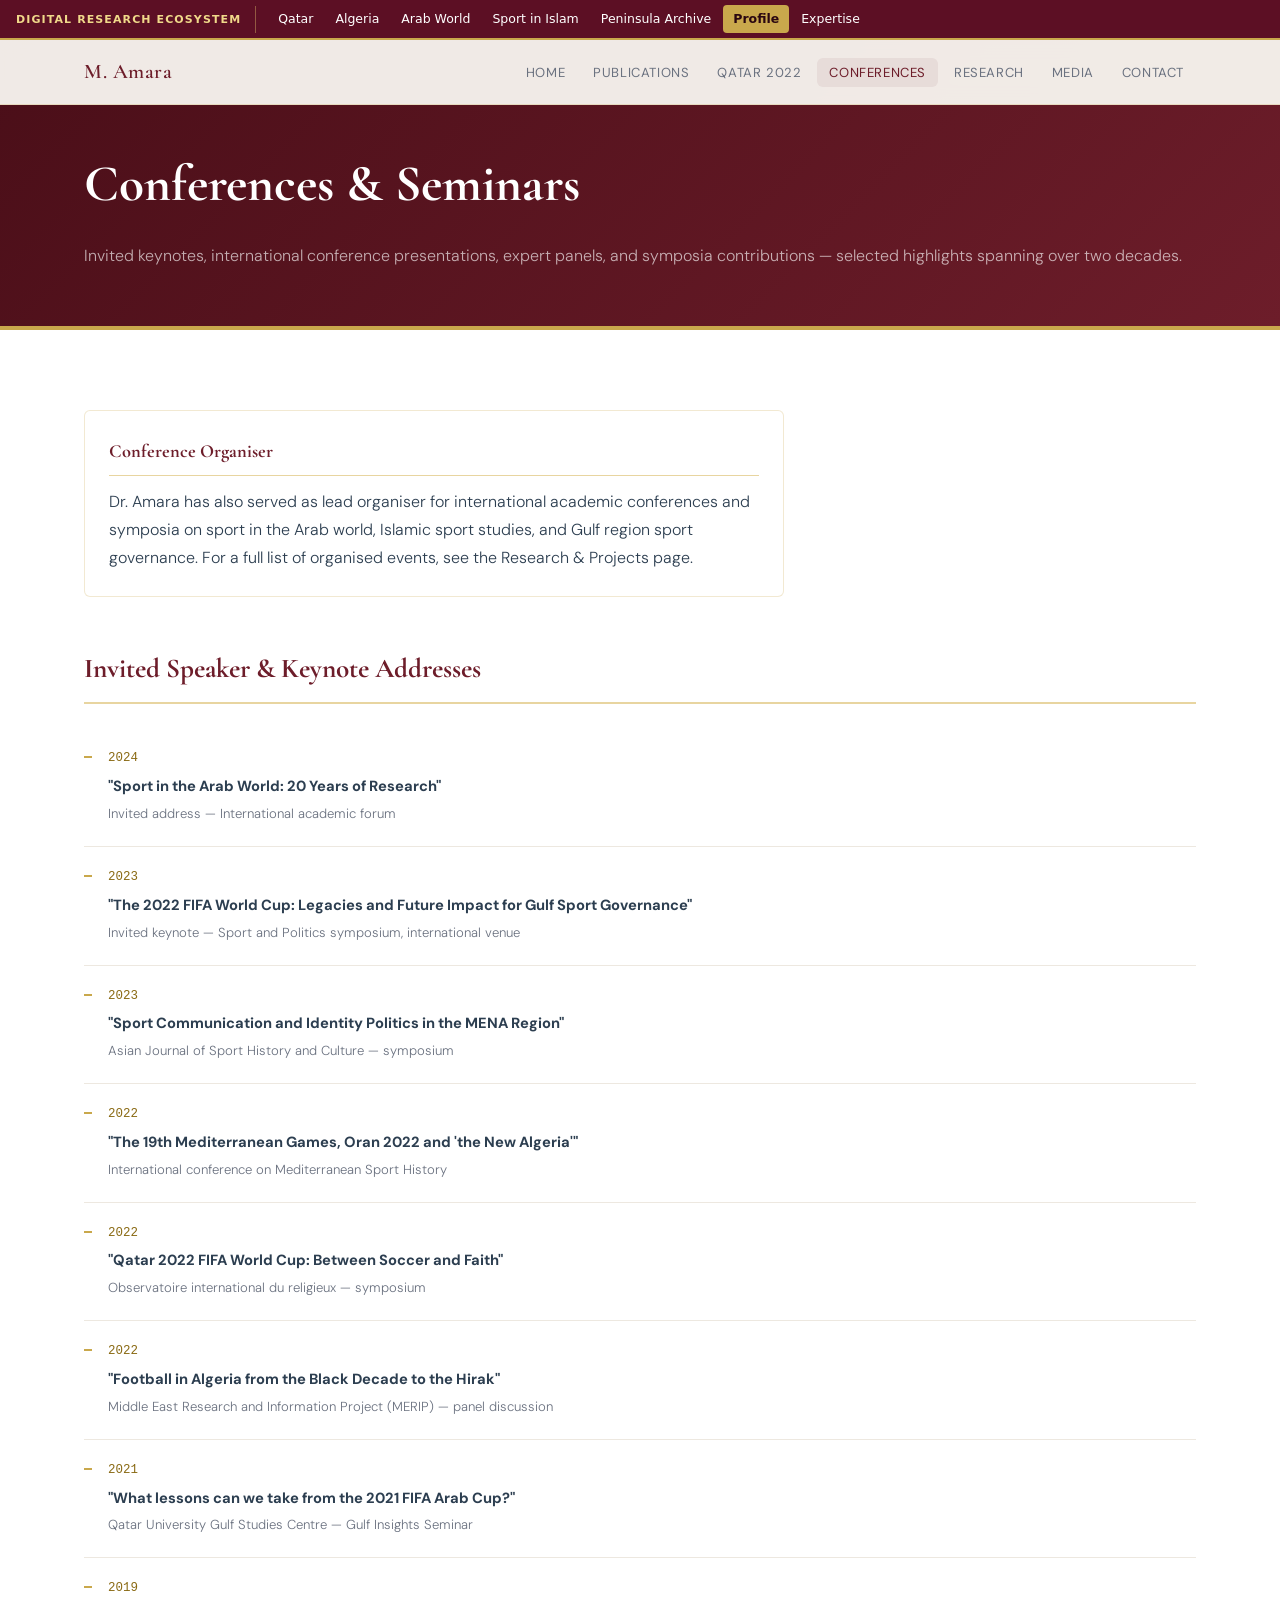
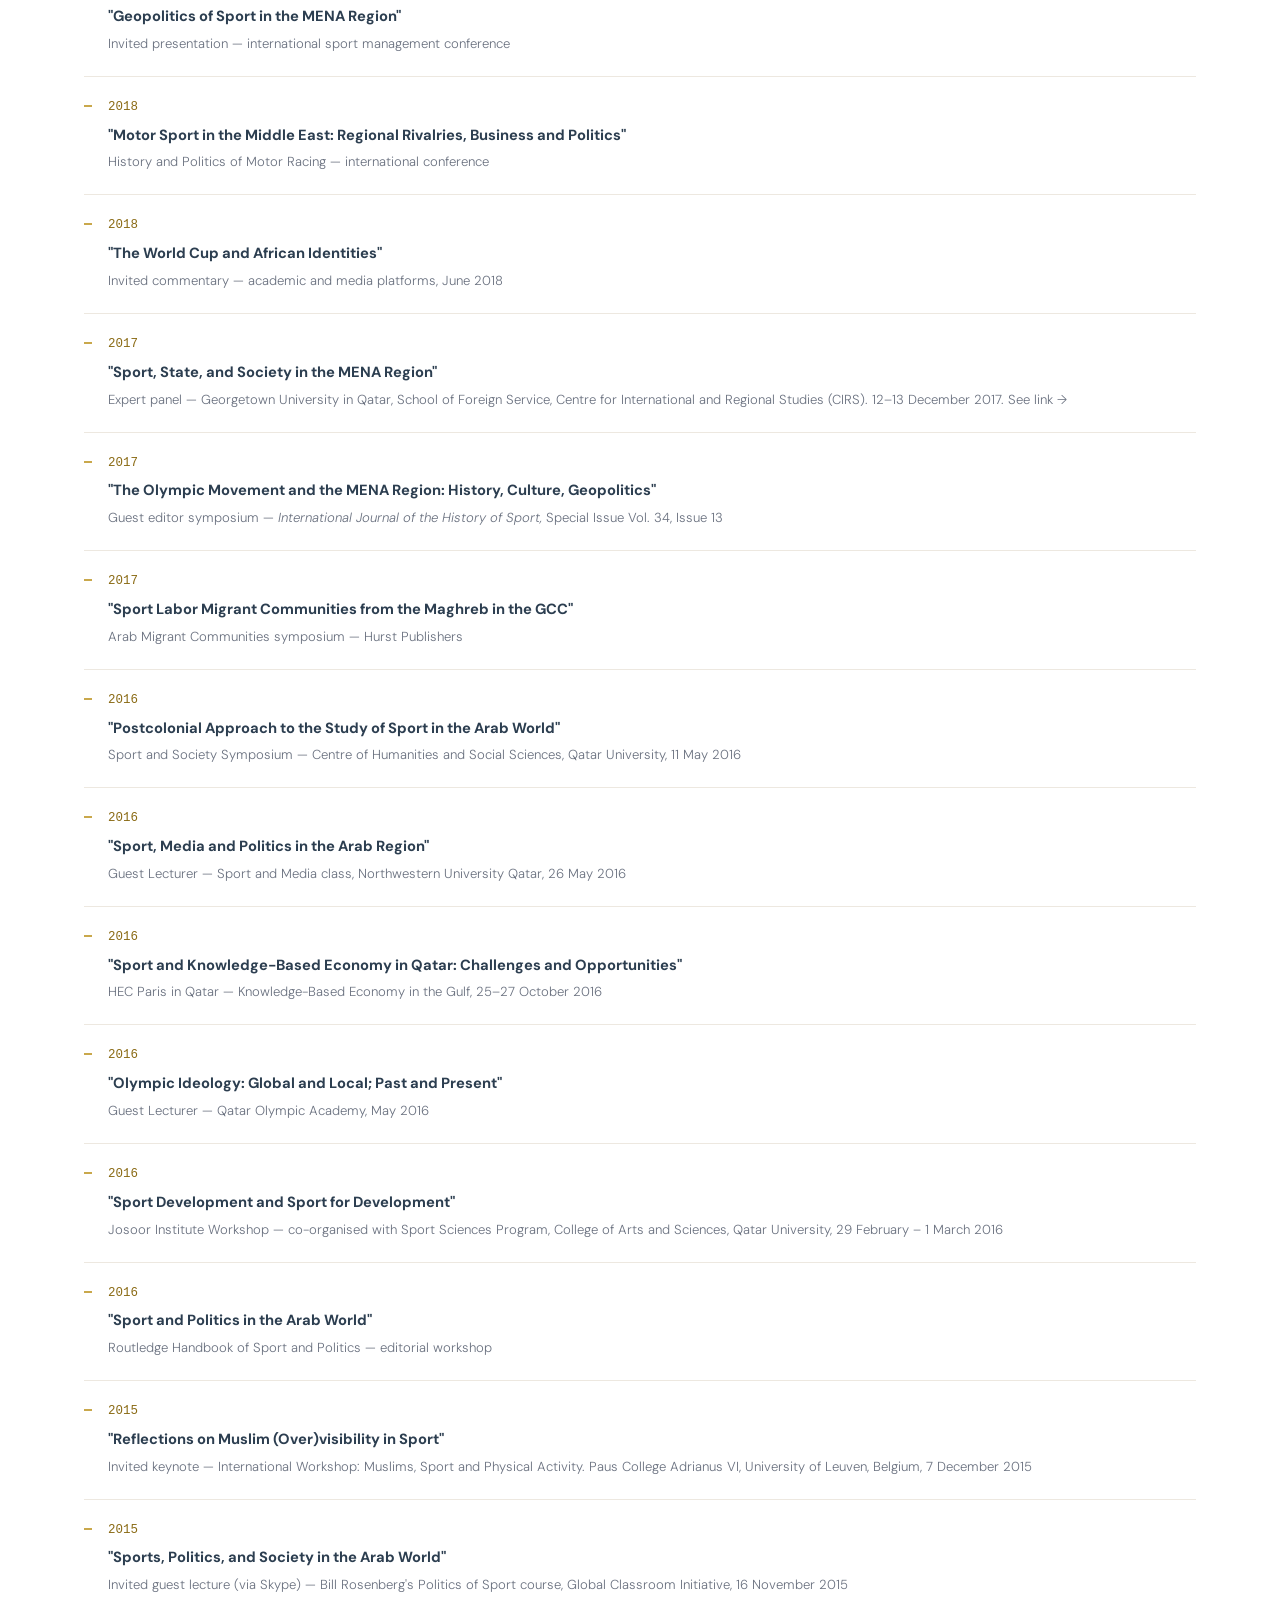
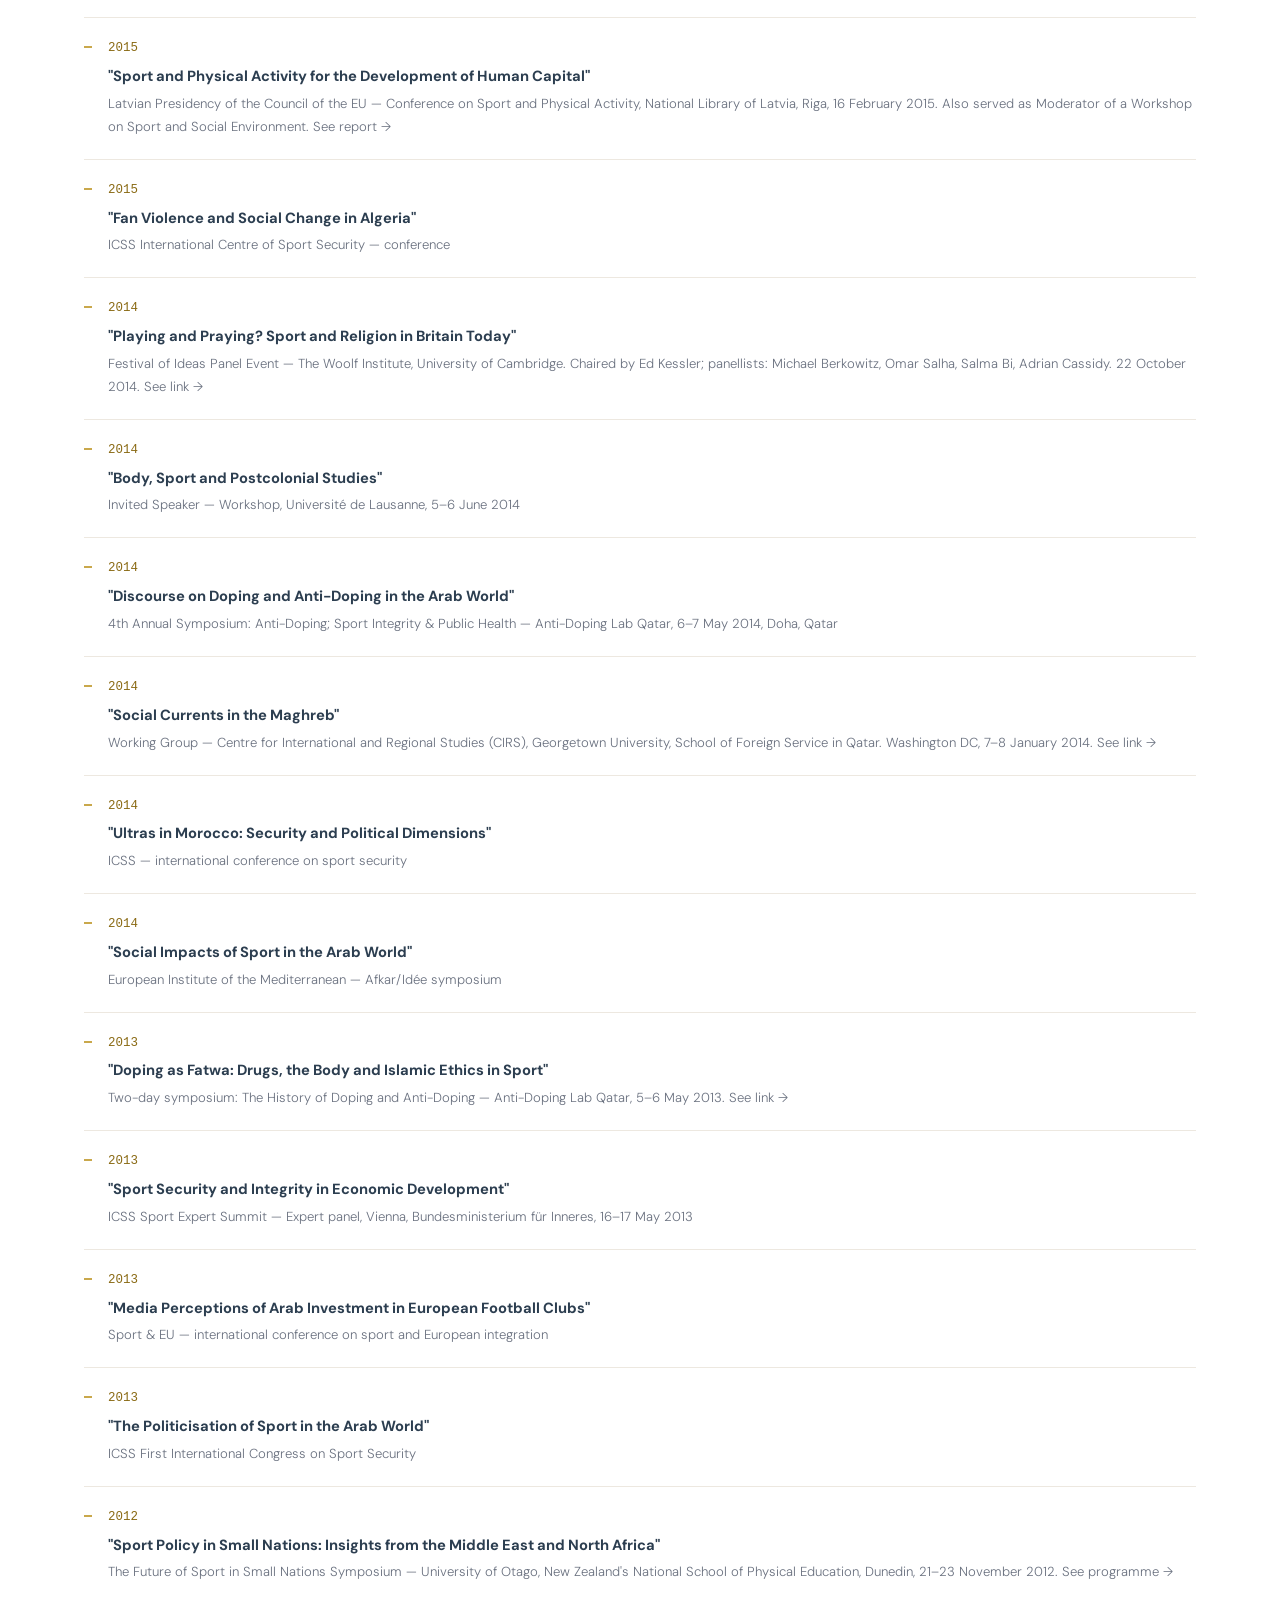
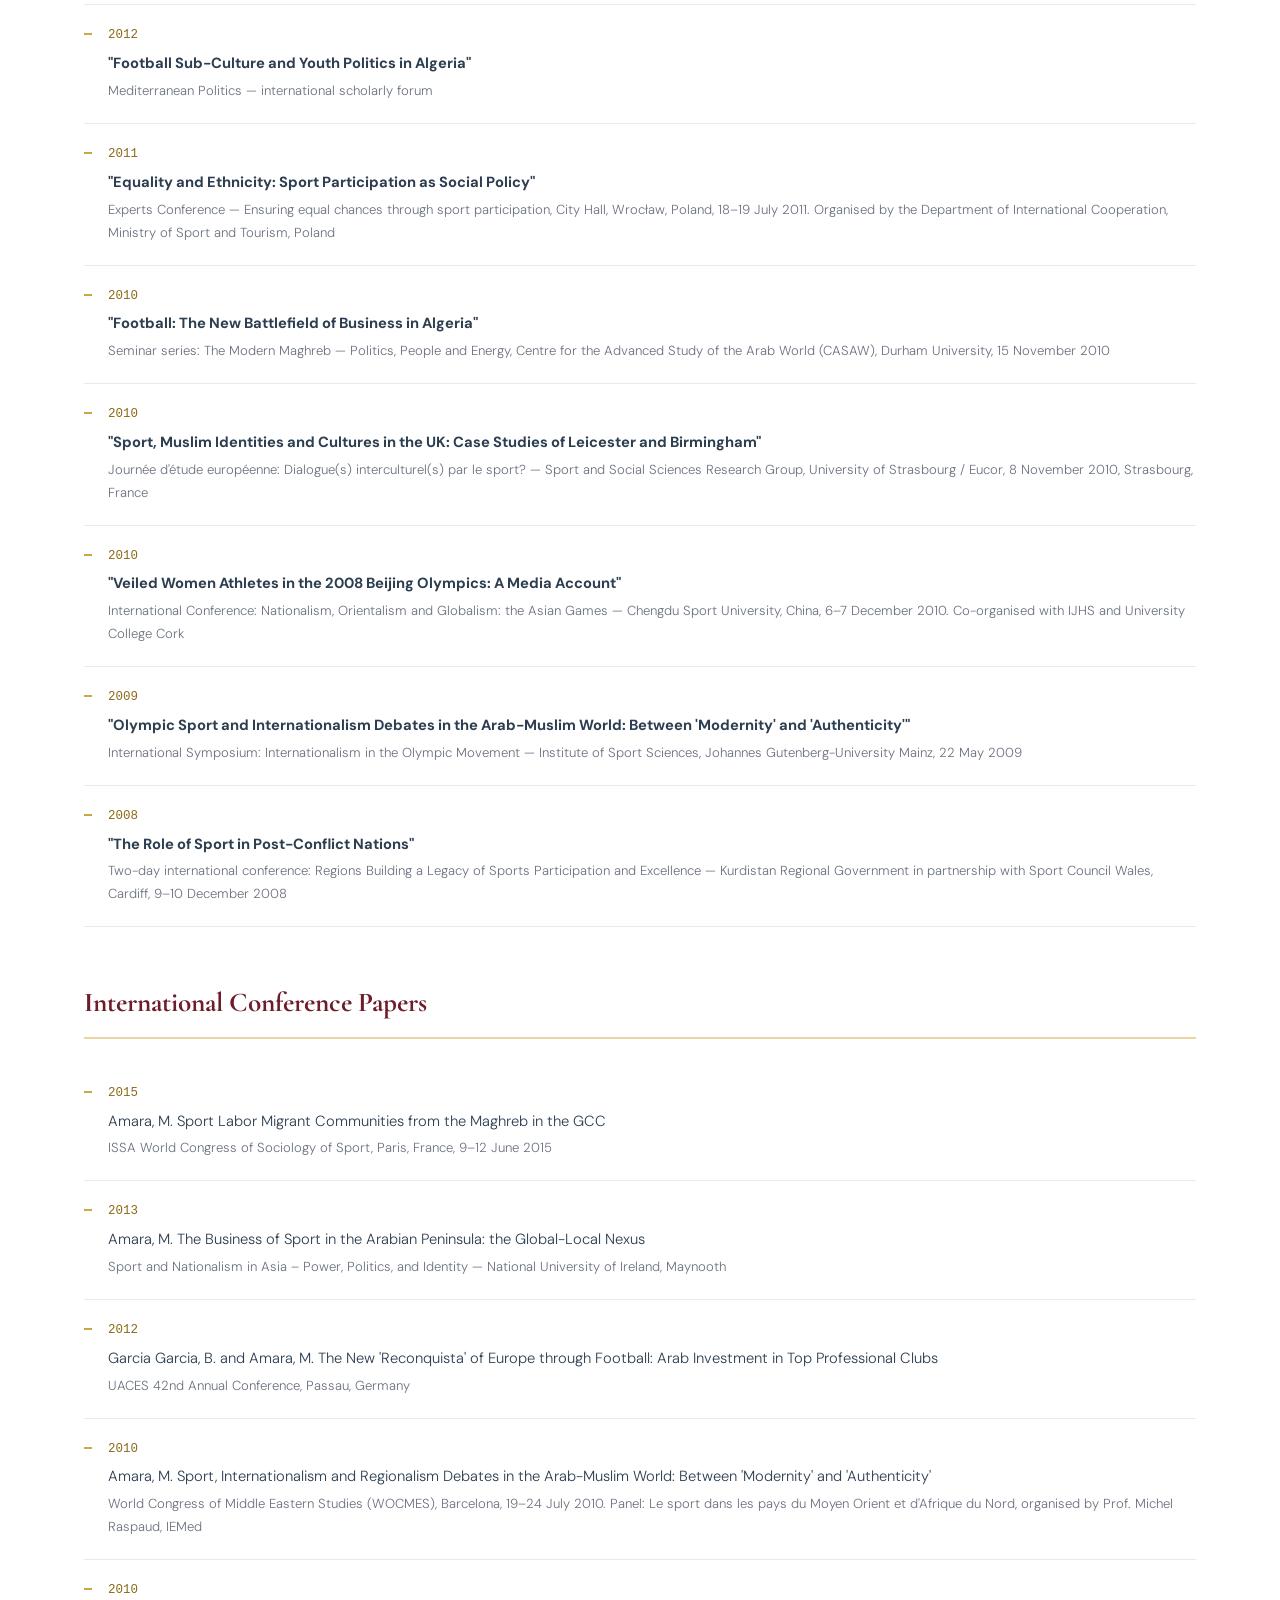
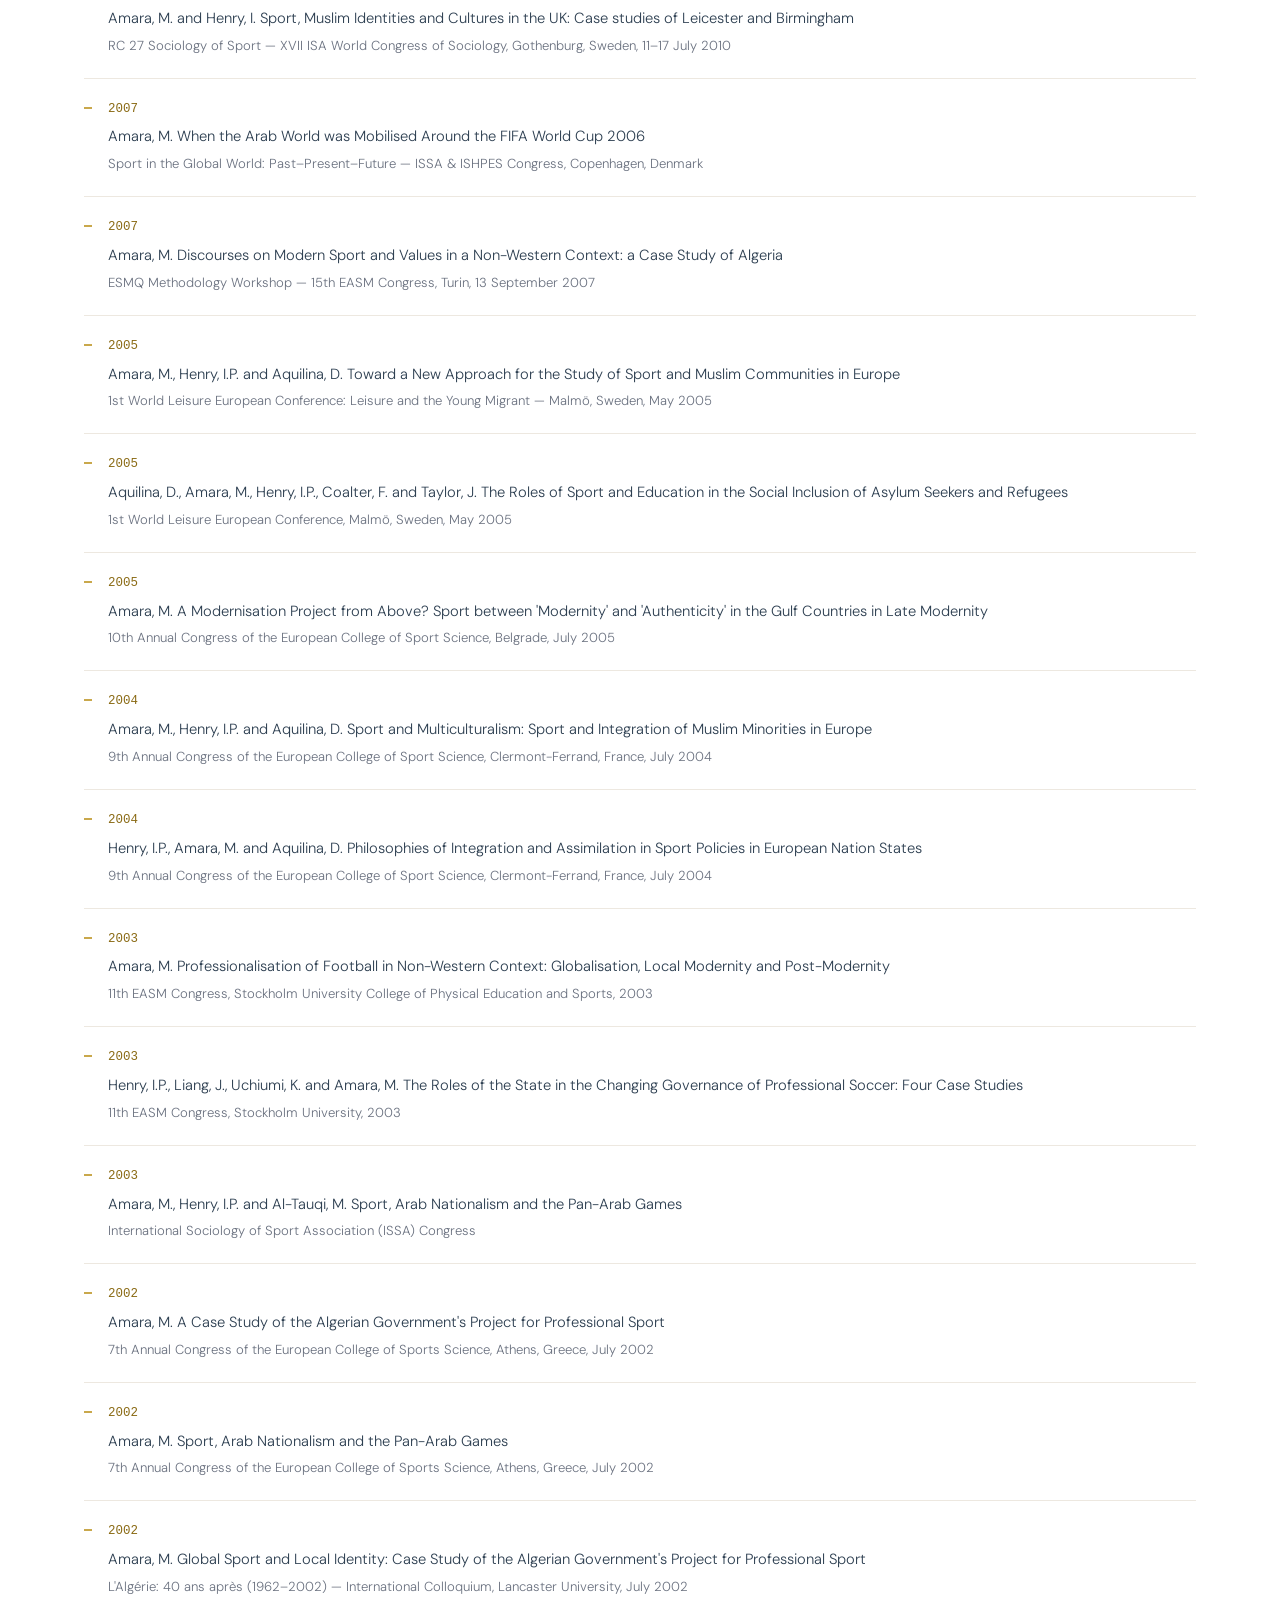
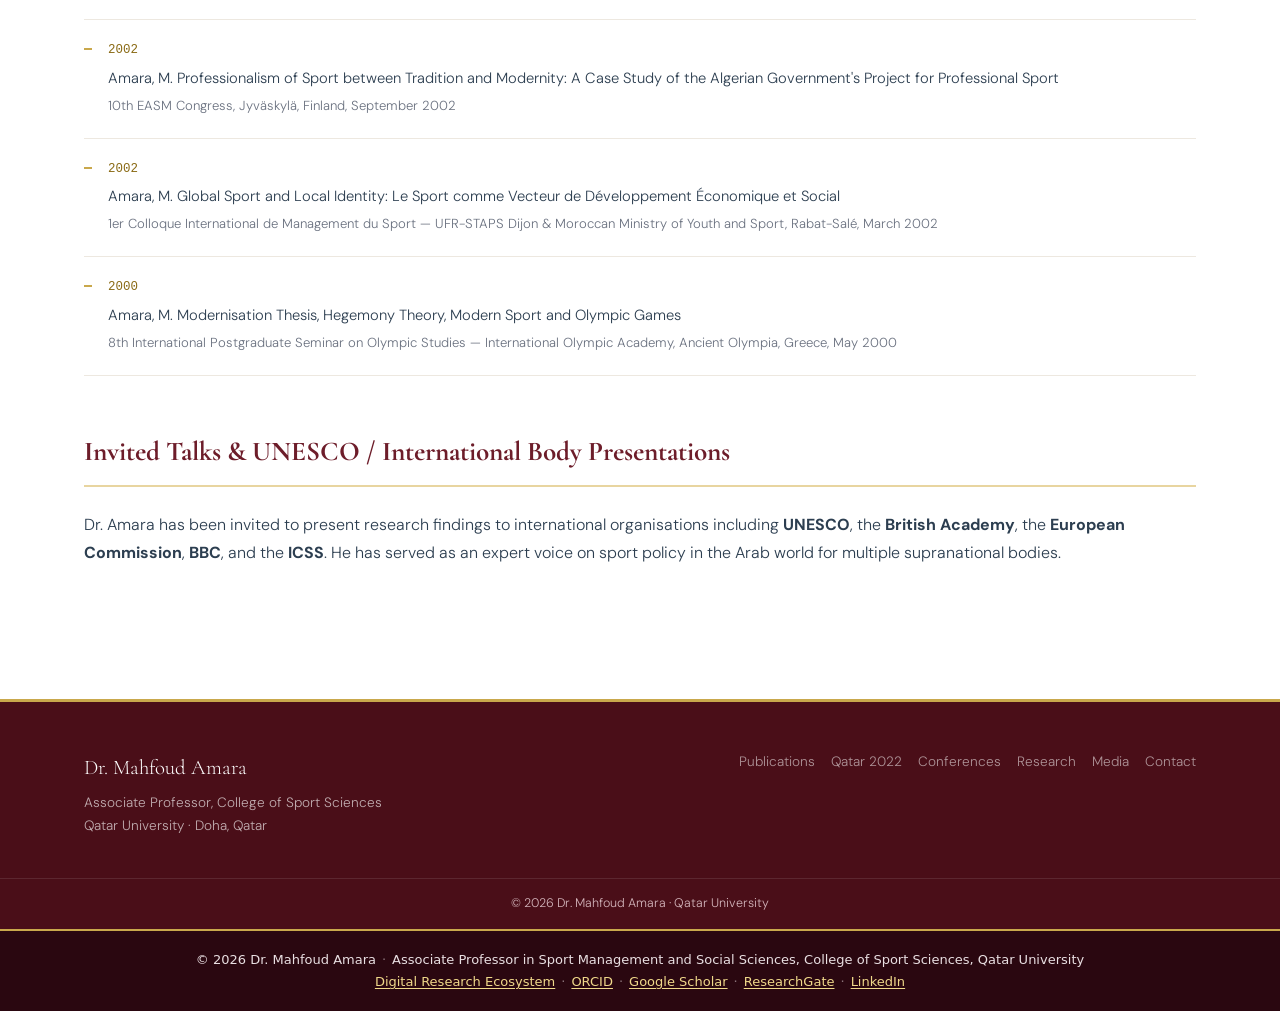
==== commit 9917f66a: "Audit fixes: links, profiles, ecosystem bar, metadata, security" ====
--- a/conferences.html
+++ b/conferences.html
@@ -3,12 +3,46 @@
 <head>
   <meta charset="UTF-8">
   <meta name="viewport" content="width=device-width, initial-scale=1.0">
+<link rel="preconnect" href="https://fonts.gstatic.com" crossorigin>
+<meta name="description" content="Conference papers, keynotes and seminars given by Dr. Mahfoud Amara on sport, politics and society in the MENA region.">
+<link rel="canonical" href="https://mahfoudm33.github.io/Dr-Mahfoud-Amara-webpage-/conferences.html">
+<meta name="author" content="Mahfoud Amara">
+<meta property="og:type" content="website">
+<meta property="og:site_name" content="Dr. Mahfoud Amara — Digital Research Ecosystem">
+<meta property="og:title" content="Conferences &amp; Seminars | Dr. Mahfoud Amara">
+<meta property="og:description" content="Conference papers, keynotes and seminars given by Dr. Mahfoud Amara on sport, politics and society in the MENA region.">
+<meta property="og:url" content="https://mahfoudm33.github.io/Dr-Mahfoud-Amara-webpage-/conferences.html">
+<meta name="twitter:card" content="summary">
+<meta name="theme-color" content="#5c0f24">
+<link rel="icon" type="image/svg+xml" href="data:image/svg+xml,%3Csvg xmlns='http://www.w3.org/2000/svg' viewBox='0 0 32 32'%3E%3Crect width='32' height='32' rx='6' fill='%235c0f24'/%3E%3Ctext x='16' y='21.5' text-anchor='middle' font-family='Georgia,serif' font-size='15' font-weight='700' fill='%23e6c86e'%3EMA%3C/text%3E%3C/svg%3E">
+
   <title>Conferences &amp; Seminars | Dr. Mahfoud Amara</title>
   <link rel="preconnect" href="https://fonts.googleapis.com">
   <link href="https://fonts.googleapis.com/css2?family=Cormorant+Garamond:ital,wght@0,400;0,500;0,600;0,700;1,400;1,600&family=DM+Sans:ital,opsz,wght@0,9..40,300;0,9..40,400;0,9..40,500;1,9..40,300&display=swap" rel="stylesheet">
   <link rel="stylesheet" href="assets/css/style.css">
+<style id="mae-shared">
+/* Shared Digital Research Ecosystem bar and footer — identical in every project. Edit in one place and copy to all. */
+:where(a,button,input,select,textarea,summary,[tabindex]):focus-visible{outline:2px solid #c9a84c;outline-offset:2px}
+.mae-bar,.mae-foot{box-sizing:border-box;font-family:system-ui,-apple-system,"Segoe UI",Roboto,Arial,sans-serif;direction:ltr;text-align:left}
+.mae-bar *,.mae-foot *{box-sizing:border-box}
+.mae-bar a,.mae-foot a{all:unset;cursor:pointer}
+.mae-bar{display:flex;align-items:center;gap:12px;width:100%;height:40px;flex:0 0 40px;margin:0;padding:0 16px;background:#5c0f24;border-bottom:2px solid #c9a84c;color:#fff;font-size:12.5px;line-height:1;white-space:nowrap;overflow-x:auto;overflow-y:hidden;scrollbar-width:none;position:relative;z-index:1002}
+.mae-bar::-webkit-scrollbar{display:none}
+.mae-bar .mae-home{flex:0 0 auto;padding:8px 14px 8px 0;border-right:1px solid rgba(230,200,110,.4);color:#f0d98a;font-size:11px;font-weight:700;letter-spacing:.1em;text-transform:uppercase}
+.mae-bar ul{display:flex;gap:2px;list-style:none;margin:0;padding:0}
+.mae-bar li{margin:0;padding:0;list-style:none}
+.mae-bar li a{display:block;padding:8px 10px;border-radius:4px;color:#fff;font-weight:500}
+.mae-bar li a:hover,.mae-bar .mae-home:hover{background:rgba(255,255,255,.14)}
+.mae-bar li a[aria-current]{background:#c9a84c;color:#2a0710;font-weight:700}
+.mae-bar a:focus-visible,.mae-foot a:focus-visible{outline:2px solid #fff;outline-offset:1px}
+.mae-foot{width:100%;margin:0;padding:18px 16px;background:#2a0710;border-top:2px solid #c9a84c;color:#e9dfe2;font-size:13px;line-height:1.7;text-align:center;position:relative;z-index:1}
+.mae-foot a{color:#f0d98a;text-decoration:underline;text-underline-offset:2px}
+.mae-foot a:hover{color:#fff}
+.mae-foot .mae-sep{opacity:.5;margin:0 6px}
+</style>
 </head>
 <body>
+<div class="mae-bar" role="navigation" aria-label="Digital Research Ecosystem — projects by Dr. Mahfoud Amara"><a class="mae-home" href="https://mahfoudm33.github.io/Digital-Research-Ecosystem-Project/">Digital Research Ecosystem</a><ul><li><a href="https://mahfoudm33.github.io/Sport-in-Qatar-Research-Project/">Qatar</a></li><li><a href="https://mahfoudm33.github.io/Sport-and-Algerian-Studies/">Algeria</a></li><li><a href="https://mahfoudm33.github.io/Dr-Mahfoud-Amara-Publications-Arab-World/">Arab World</a></li><li><a href="https://mahfoudm33.github.io/Sport-in-Islam-and-Muslim-Communities-Project/">Sport in Islam</a></li><li><a href="https://mahfoudm33.github.io/Dr-Mahfoud-Amara-in-the-Peninsula-/">Peninsula Archive</a></li><li><a href="https://mahfoudm33.github.io/Dr-Mahfoud-Amara-webpage-/" aria-current="page">Profile</a></li><li><a href="https://mahfoudm33.github.io/expertise/">Expertise</a></li></ul></div>
 
   <nav class="nav" id="nav">
     <div class="nav-inner">
@@ -109,7 +143,7 @@
         <div class="conf-item">
           <div class="conf-year">2017</div>
           <div class="conf-title"><strong>"Sport, State, and Society in the MENA Region"</strong></div>
-          <div class="conf-venue">Expert panel — Georgetown University in Qatar, School of Foreign Service, Centre for International and Regional Studies (CIRS). 12–13 December 2017. <a href="https://cirs.georgetown.edu/research/faculty-research/sports-society-and-state-middle-east" target="_blank">See link →</a></div>
+          <div class="conf-venue">Expert panel — Georgetown University in Qatar, School of Foreign Service, Centre for International and Regional Studies (CIRS). 12–13 December 2017. <a href="https://cirs.georgetown.edu/research/faculty-research/sports-society-and-state-middle-east" target="_blank" rel="noopener noreferrer">See link →</a></div>
         </div>
 
         <div class="conf-item">
@@ -175,7 +209,7 @@
         <div class="conf-item">
           <div class="conf-year">2015</div>
           <div class="conf-title"><strong>"Sport and Physical Activity for the Development of Human Capital"</strong></div>
-          <div class="conf-venue">Latvian Presidency of the Council of the EU — Conference on Sport and Physical Activity, National Library of Latvia, Riga, 16 February 2015. Also served as Moderator of a Workshop on Sport and Social Environment. <a href="http://www.izm.gov.lv/images/presidency/Report_international_sport_conference.pdf" target="_blank">See report →</a></div>
+          <div class="conf-venue">Latvian Presidency of the Council of the EU — Conference on Sport and Physical Activity, National Library of Latvia, Riga, 16 February 2015. Also served as Moderator of a Workshop on Sport and Social Environment. <a href="https://www.izm.gov.lv/images/presidency/Report_international_sport_conference.pdf" target="_blank" rel="noopener noreferrer">See report →</a></div>
         </div>
 
         <div class="conf-item">
@@ -187,7 +221,7 @@
         <div class="conf-item">
           <div class="conf-year">2014</div>
           <div class="conf-title"><strong>"Playing and Praying? Sport and Religion in Britain Today"</strong></div>
-          <div class="conf-venue">Festival of Ideas Panel Event — The Woolf Institute, University of Cambridge. Chaired by Ed Kessler; panellists: Michael Berkowitz, Omar Salha, Salma Bi, Adrian Cassidy. 22 October 2014. <a href="http://www.woolf.cam.ac.uk/events/details?year=2014&month=10&day=22" target="_blank">See link →</a></div>
+          <div class="conf-venue">Festival of Ideas Panel Event — The Woolf Institute, University of Cambridge. Chaired by Ed Kessler; panellists: Michael Berkowitz, Omar Salha, Salma Bi, Adrian Cassidy. 22 October 2014. <a href="https://www.woolf.cam.ac.uk/events/details?year=2014&month=10&day=22" target="_blank" rel="noopener noreferrer">See link →</a></div>
         </div>
 
         <div class="conf-item">
@@ -205,7 +239,7 @@
         <div class="conf-item">
           <div class="conf-year">2014</div>
           <div class="conf-title"><strong>"Social Currents in the Maghreb"</strong></div>
-          <div class="conf-venue">Working Group — Centre for International and Regional Studies (CIRS), Georgetown University, School of Foreign Service in Qatar. Washington DC, 7–8 January 2014. <a href="http://cirs.georgetown.edu/424771.html" target="_blank">See link →</a></div>
+          <div class="conf-venue">Working Group — Centre for International and Regional Studies (CIRS), Georgetown University, School of Foreign Service in Qatar. Washington DC, 7–8 January 2014. <a href="https://cirs.georgetown.edu/424771.html" target="_blank" rel="noopener noreferrer">See link →</a></div>
         </div>
 
         <div class="conf-item">
@@ -223,7 +257,7 @@
         <div class="conf-item">
           <div class="conf-year">2013</div>
           <div class="conf-title"><strong>"Doping as Fatwa: Drugs, the Body and Islamic Ethics in Sport"</strong></div>
-          <div class="conf-venue">Two-day symposium: The History of Doping and Anti-Doping — Anti-Doping Lab Qatar, 5–6 May 2013. <a href="http://www.breitbart.com/news/upi20130505-093008-9825/" target="_blank">See link →</a></div>
+          <div class="conf-venue">Two-day symposium: The History of Doping and Anti-Doping — Anti-Doping Lab Qatar, 5–6 May 2013. <a href="https://www.breitbart.com/news/upi20130505-093008-9825/" target="_blank" rel="noopener noreferrer">See link →</a></div>
         </div>
 
         <div class="conf-item">
@@ -247,7 +281,7 @@
         <div class="conf-item">
           <div class="conf-year">2012</div>
           <div class="conf-title"><strong>"Sport Policy in Small Nations: Insights from the Middle East and North Africa"</strong></div>
-          <div class="conf-venue">The Future of Sport in Small Nations Symposium — University of Otago, New Zealand's National School of Physical Education, Dunedin, 21–23 November 2012. <a href="http://physed.otago.ac.nz/hosted/sportinsmallnations2012/programme.html" target="_blank">See programme →</a></div>
+          <div class="conf-venue">The Future of Sport in Small Nations Symposium — University of Otago, New Zealand's National School of Physical Education, Dunedin, 21–23 November 2012. <a href="http://physed.otago.ac.nz/hosted/sportinsmallnations2012/programme.html" target="_blank" rel="noopener noreferrer">See programme →</a></div>
         </div>
 
         <div class="conf-item">
@@ -449,10 +483,12 @@
         <a href="contact.html">Contact</a>
       </nav>
     </div>
-    <div class="footer-bottom"><p>© 2025 Dr. Mahfoud Amara · Qatar University</p></div>
+    <div class="footer-bottom"><p>© 2026 Dr. Mahfoud Amara · Qatar University</p></div>
   </footer>
+<div class="mae-foot" role="complementary" aria-label="About the author and the Digital Research Ecosystem">© 2026 Dr. Mahfoud Amara<span class="mae-sep" aria-hidden="true">·</span>Associate Professor in Sport Management and Social Sciences, College of Sport Sciences, Qatar University<br><a href="https://mahfoudm33.github.io/Digital-Research-Ecosystem-Project/">Digital Research Ecosystem</a><span class="mae-sep" aria-hidden="true">·</span><a href="https://orcid.org/0000-0002-1418-6710" rel="me noopener">ORCID</a><span class="mae-sep" aria-hidden="true">·</span><a href="https://scholar.google.com/citations?user=39pE9mIAAAAJ" rel="me noopener">Google Scholar</a><span class="mae-sep" aria-hidden="true">·</span><a href="https://www.researchgate.net/profile/Mahfoud-Amara" rel="me noopener">ResearchGate</a><span class="mae-sep" aria-hidden="true">·</span><a href="https://www.linkedin.com/in/amaramahfoud" rel="me noopener">LinkedIn</a></div>
 
   <button class="back-to-top" id="backToTop" aria-label="Back to top">↑</button>
-  <script src="assets/js/main.js"></script>
+  <script src="assets/js/main.js" defer></script>
+<script>/* keeps the fixed site header below the ecosystem bar until it scrolls away */(function(){var b=document.querySelector(".mae-bar"),n=document.querySelector('#nav');if(!b||!n)return;function f(){var o=Math.max(0,b.offsetHeight-window.scrollY);n.style.top=o+"px";}f();addEventListener("scroll",f,{passive:true});addEventListener("resize",f);})();</script>
 </body>
 </html>
--- a/assets/css/style.css
+++ b/assets/css/style.css
@@ -740,3 +740,10 @@
   body { font-size: 11pt; }
   .section { padding: 20px 0; }
 }
+
+/* Visible keyboard focus */
+:where(a, button, input, [tabindex]):focus-visible { outline: 2px solid #c9a84c; outline-offset: 2px; }
+
+/* Readable contrast for small text */
+.footer-bottom p { color: #d2b4ba; }
+.conf-year, .research-card .meta { color: #8a6a14; }
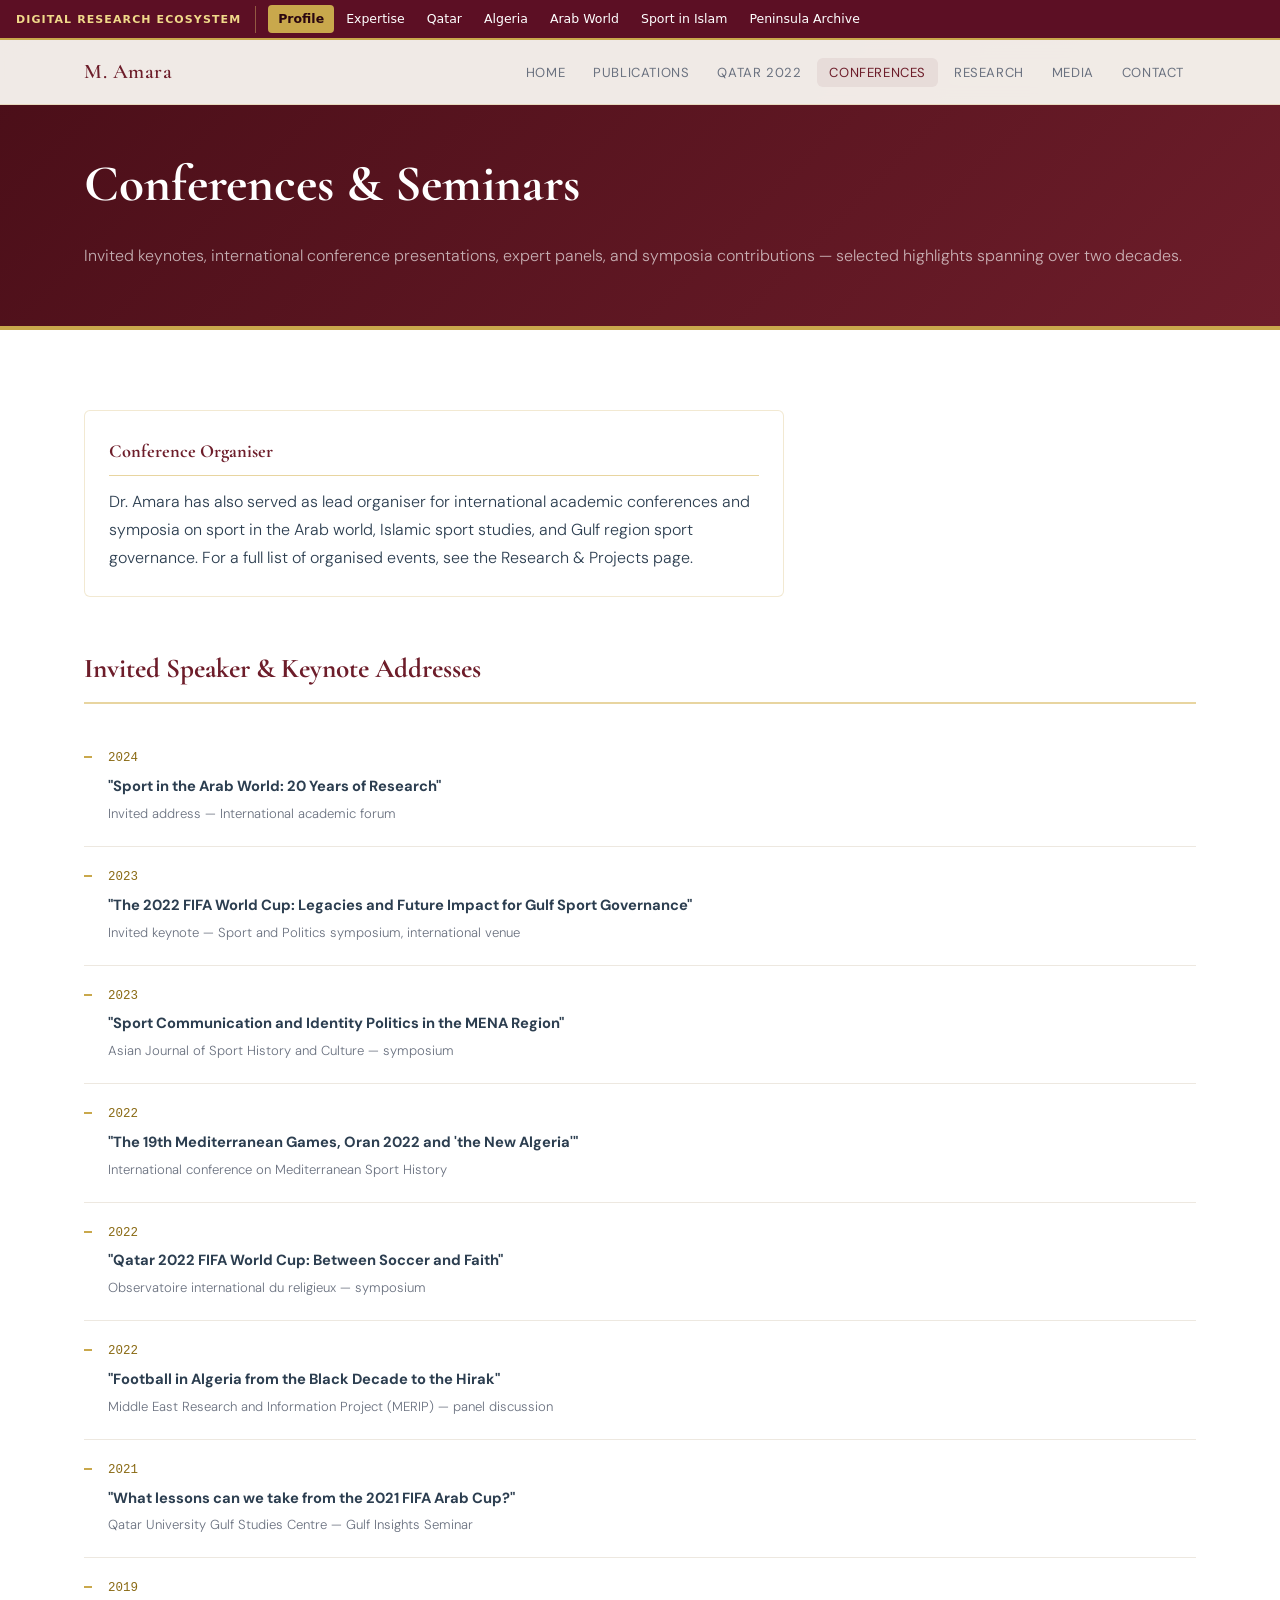
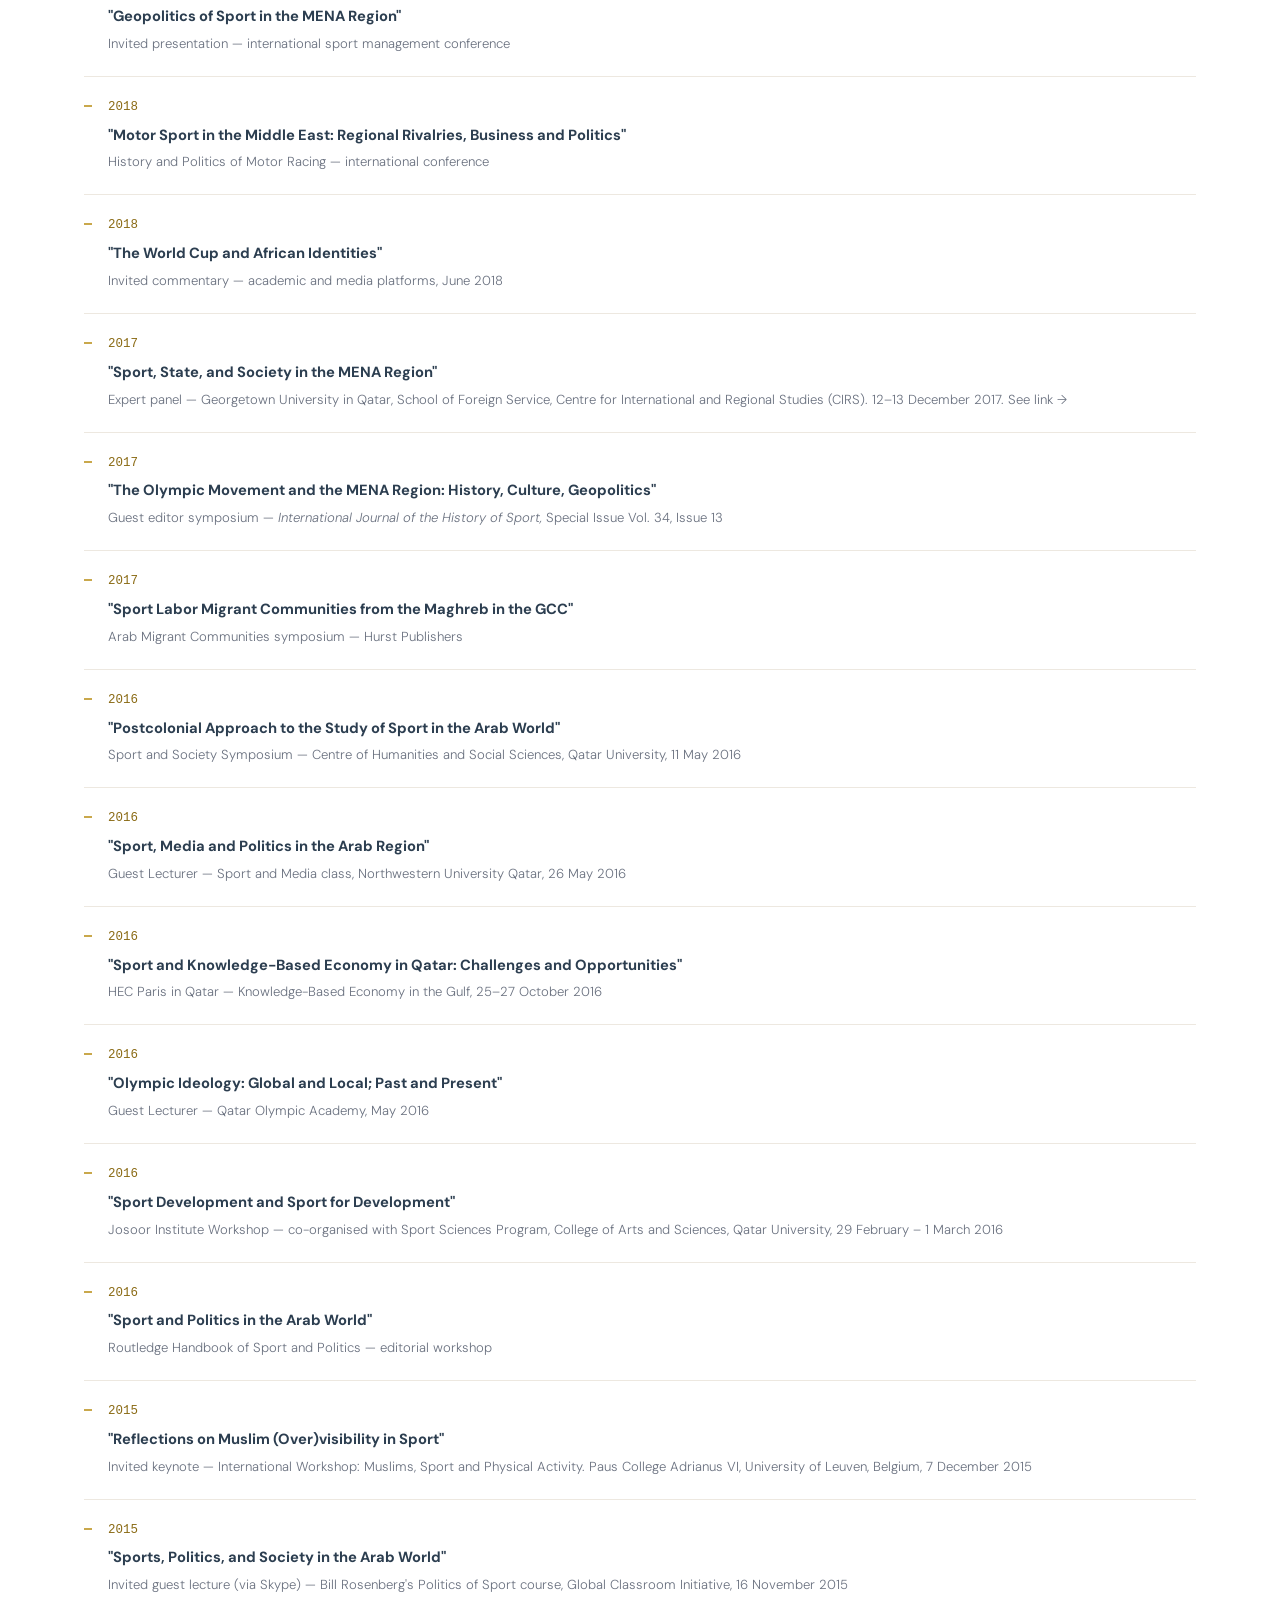
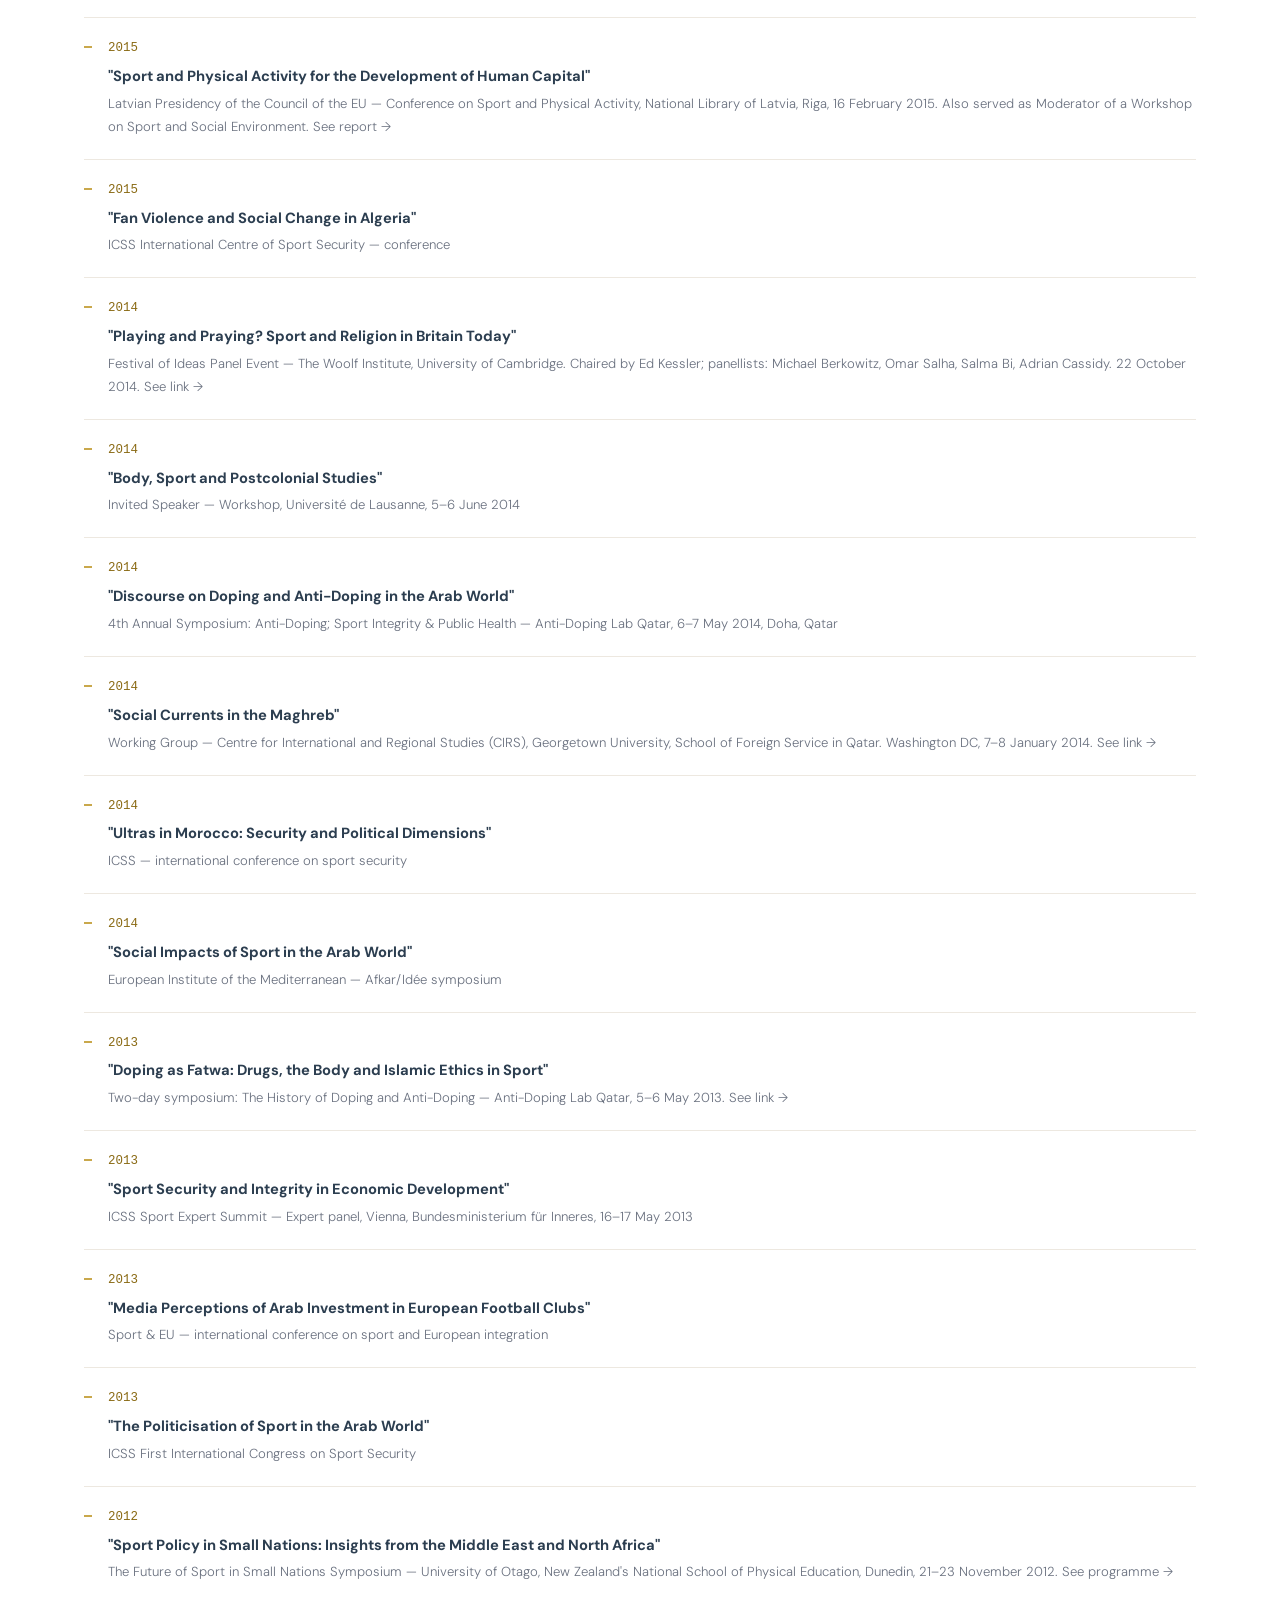
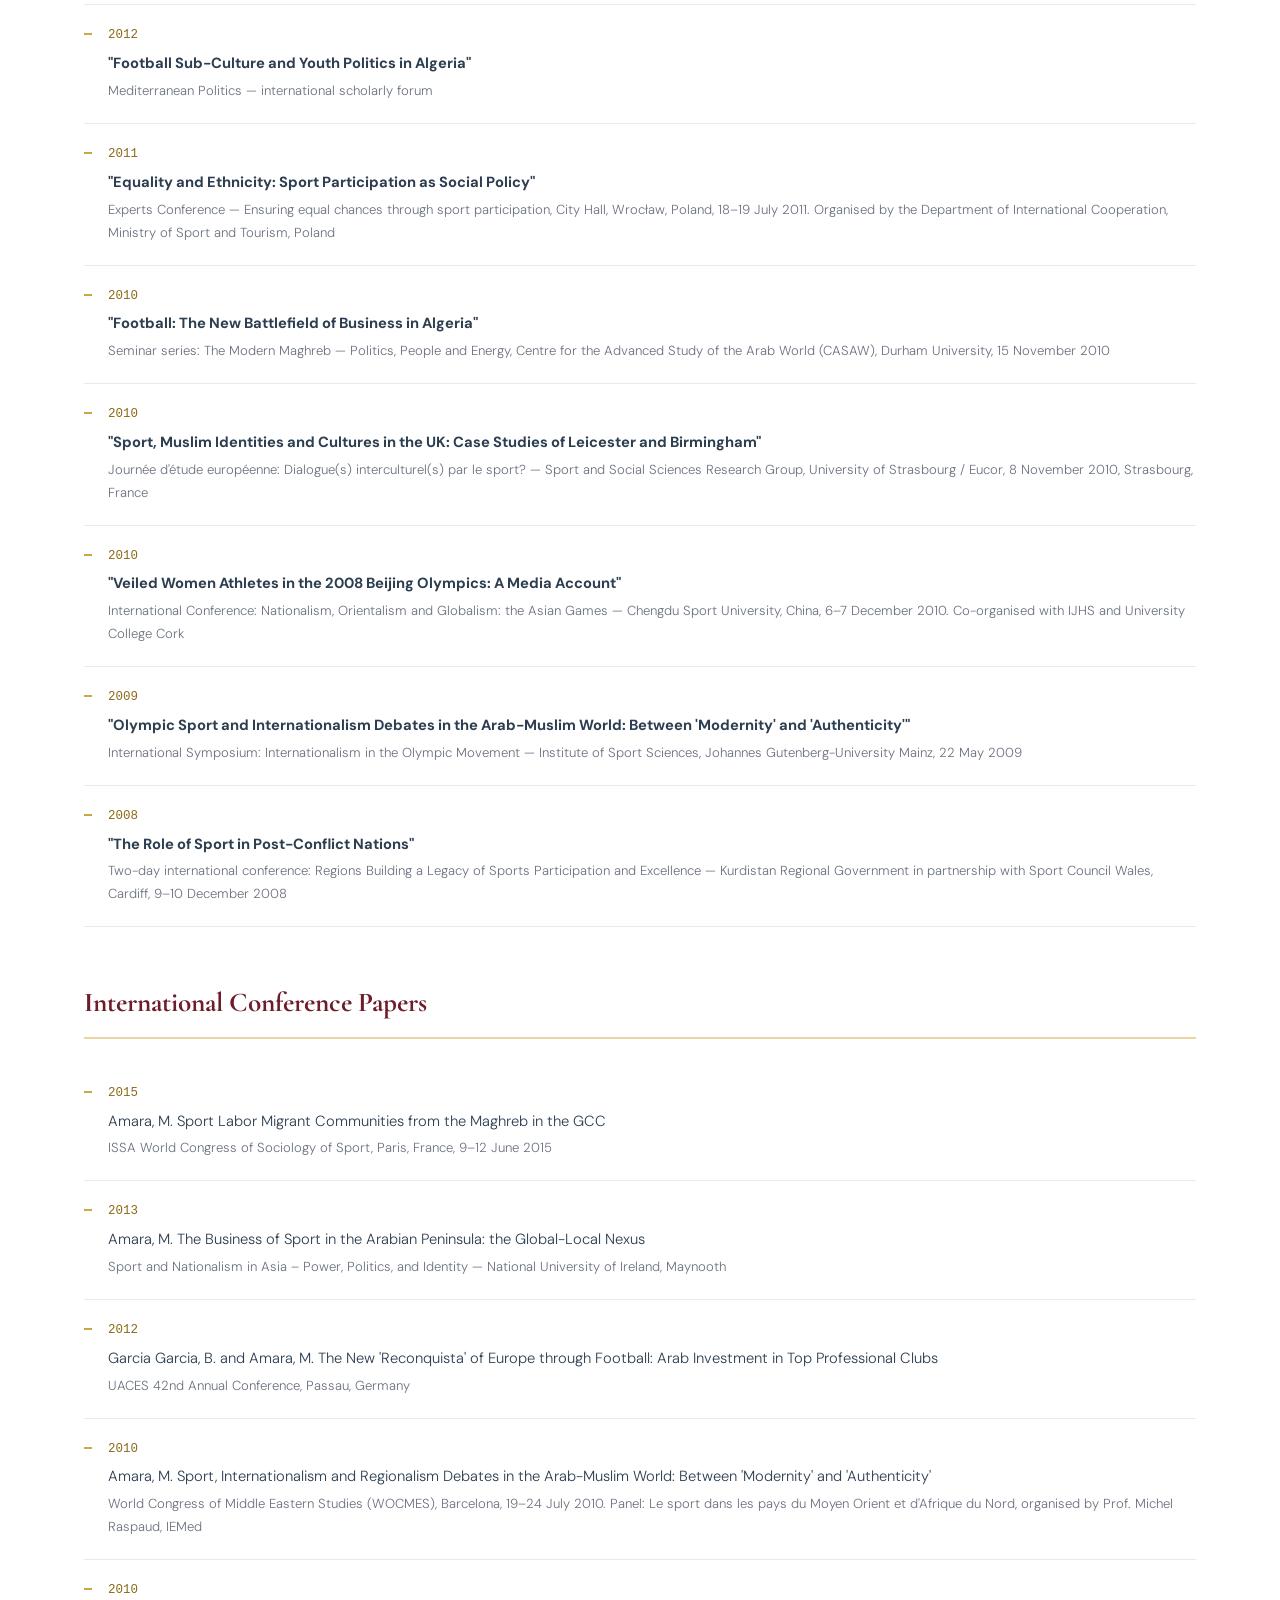
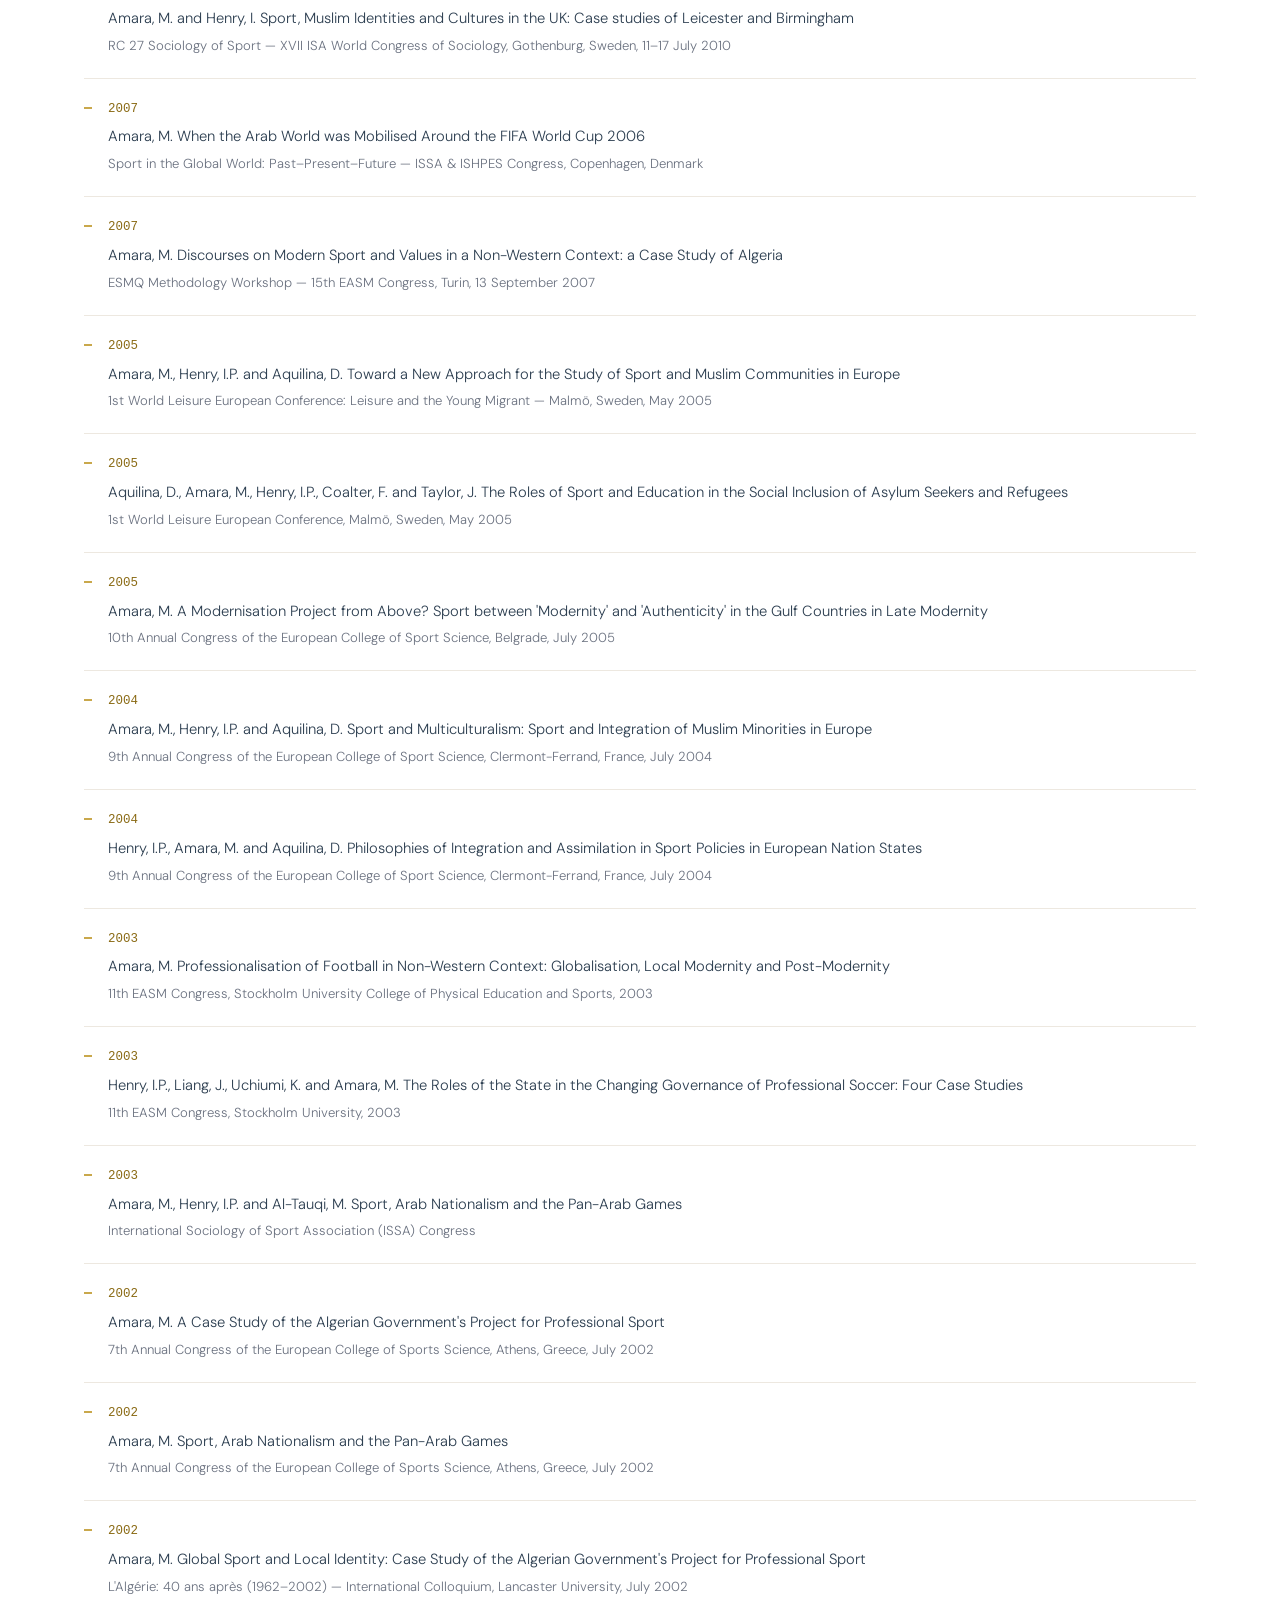
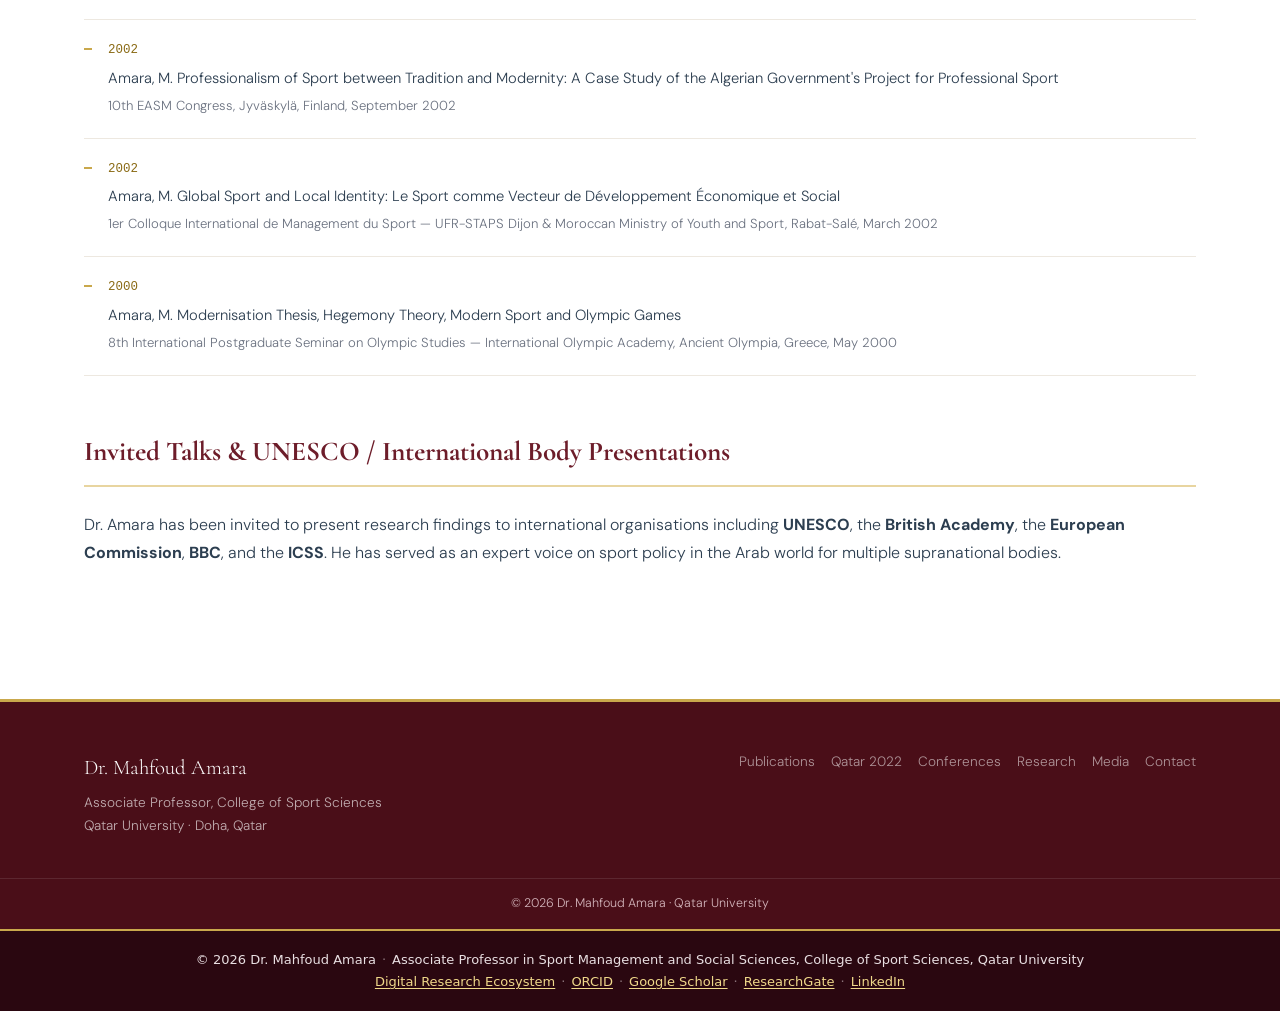
==== commit 520bd0d4: "Ecosystem bar: Profile and Expertise first" ====
--- a/conferences.html
+++ b/conferences.html
@@ -42,7 +42,7 @@
 </style>
 </head>
 <body>
-<div class="mae-bar" role="navigation" aria-label="Digital Research Ecosystem — projects by Dr. Mahfoud Amara"><a class="mae-home" href="https://mahfoudm33.github.io/Digital-Research-Ecosystem-Project/">Digital Research Ecosystem</a><ul><li><a href="https://mahfoudm33.github.io/Sport-in-Qatar-Research-Project/">Qatar</a></li><li><a href="https://mahfoudm33.github.io/Sport-and-Algerian-Studies/">Algeria</a></li><li><a href="https://mahfoudm33.github.io/Dr-Mahfoud-Amara-Publications-Arab-World/">Arab World</a></li><li><a href="https://mahfoudm33.github.io/Sport-in-Islam-and-Muslim-Communities-Project/">Sport in Islam</a></li><li><a href="https://mahfoudm33.github.io/Dr-Mahfoud-Amara-in-the-Peninsula-/">Peninsula Archive</a></li><li><a href="https://mahfoudm33.github.io/Dr-Mahfoud-Amara-webpage-/" aria-current="page">Profile</a></li><li><a href="https://mahfoudm33.github.io/expertise/">Expertise</a></li></ul></div>
+<div class="mae-bar" role="navigation" aria-label="Digital Research Ecosystem — projects by Dr. Mahfoud Amara"><a class="mae-home" href="https://mahfoudm33.github.io/Digital-Research-Ecosystem-Project/">Digital Research Ecosystem</a><ul><li><a href="https://mahfoudm33.github.io/Dr-Mahfoud-Amara-webpage-/" aria-current="page">Profile</a></li><li><a href="https://mahfoudm33.github.io/expertise/">Expertise</a></li><li><a href="https://mahfoudm33.github.io/Sport-in-Qatar-Research-Project/">Qatar</a></li><li><a href="https://mahfoudm33.github.io/Sport-and-Algerian-Studies/">Algeria</a></li><li><a href="https://mahfoudm33.github.io/Dr-Mahfoud-Amara-Publications-Arab-World/">Arab World</a></li><li><a href="https://mahfoudm33.github.io/Sport-in-Islam-and-Muslim-Communities-Project/">Sport in Islam</a></li><li><a href="https://mahfoudm33.github.io/Dr-Mahfoud-Amara-in-the-Peninsula-/">Peninsula Archive</a></li></ul></div>
 
   <nav class="nav" id="nav">
     <div class="nav-inner">
